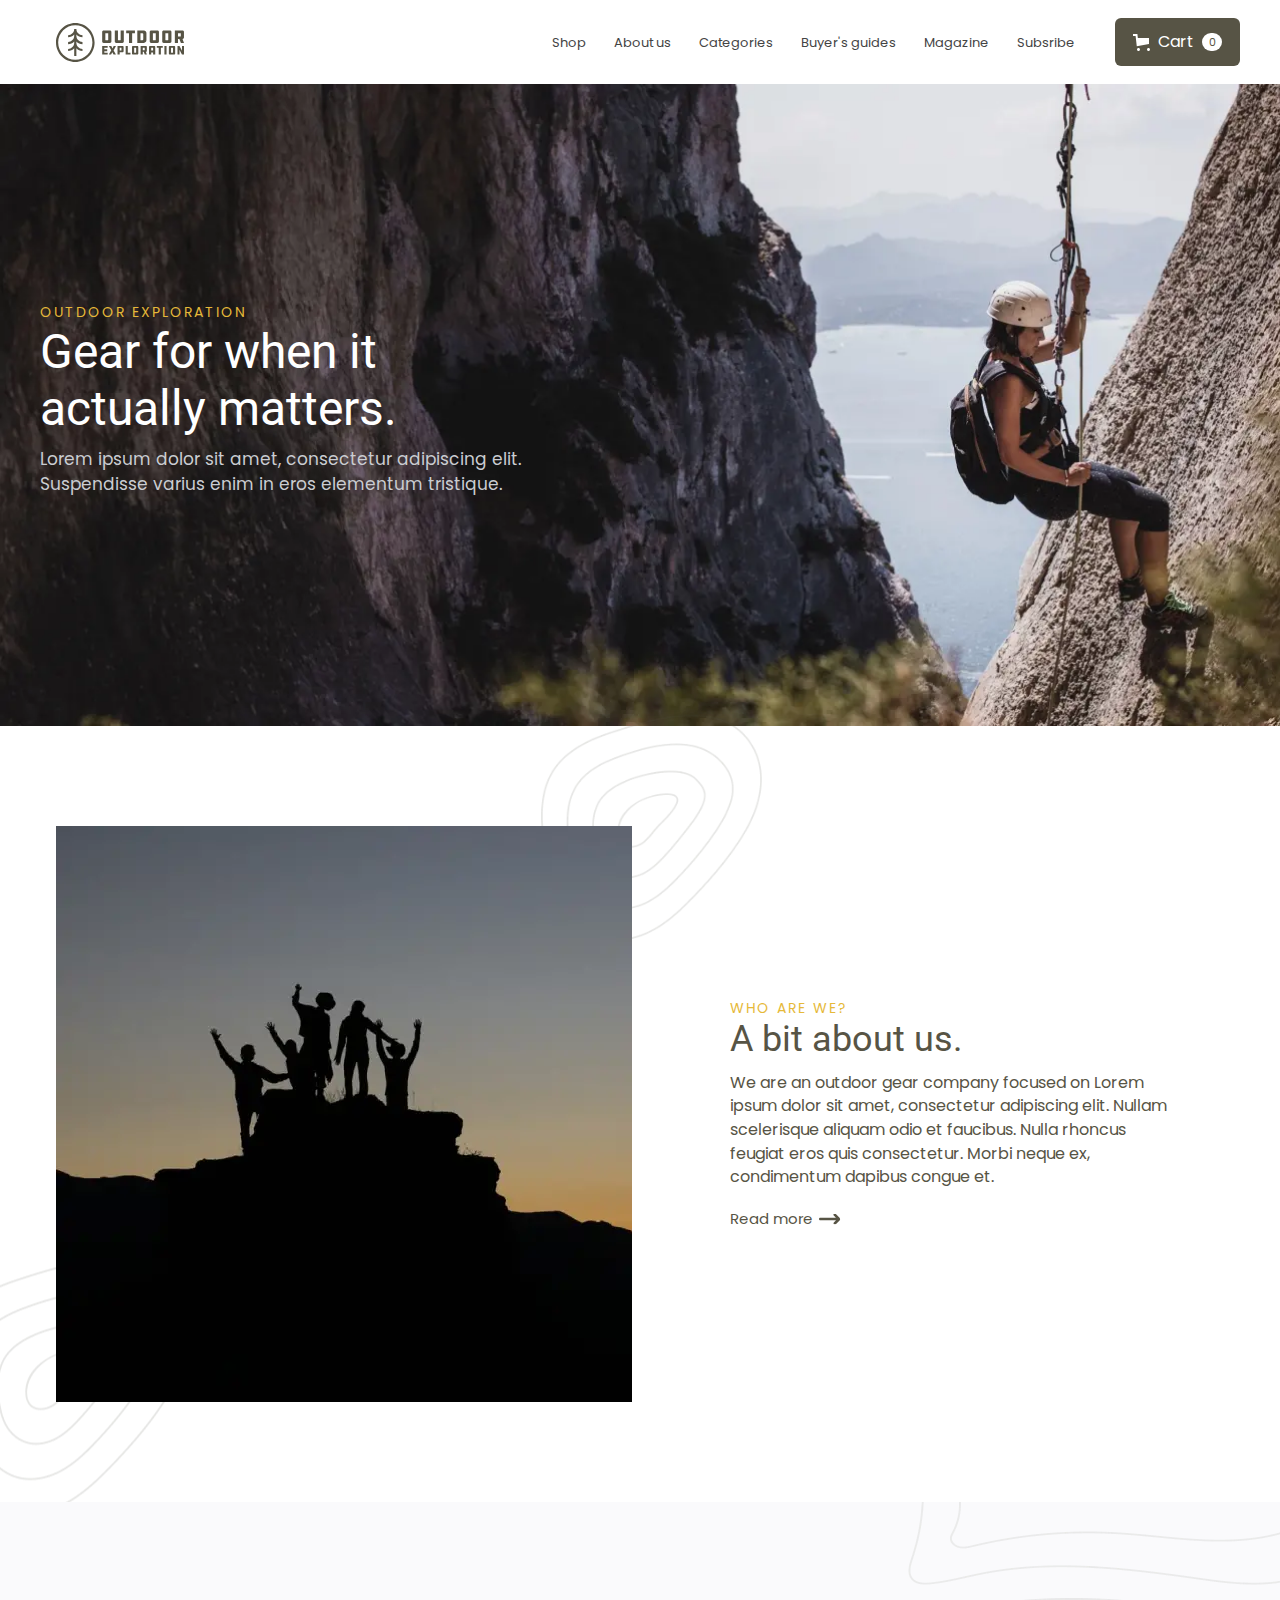
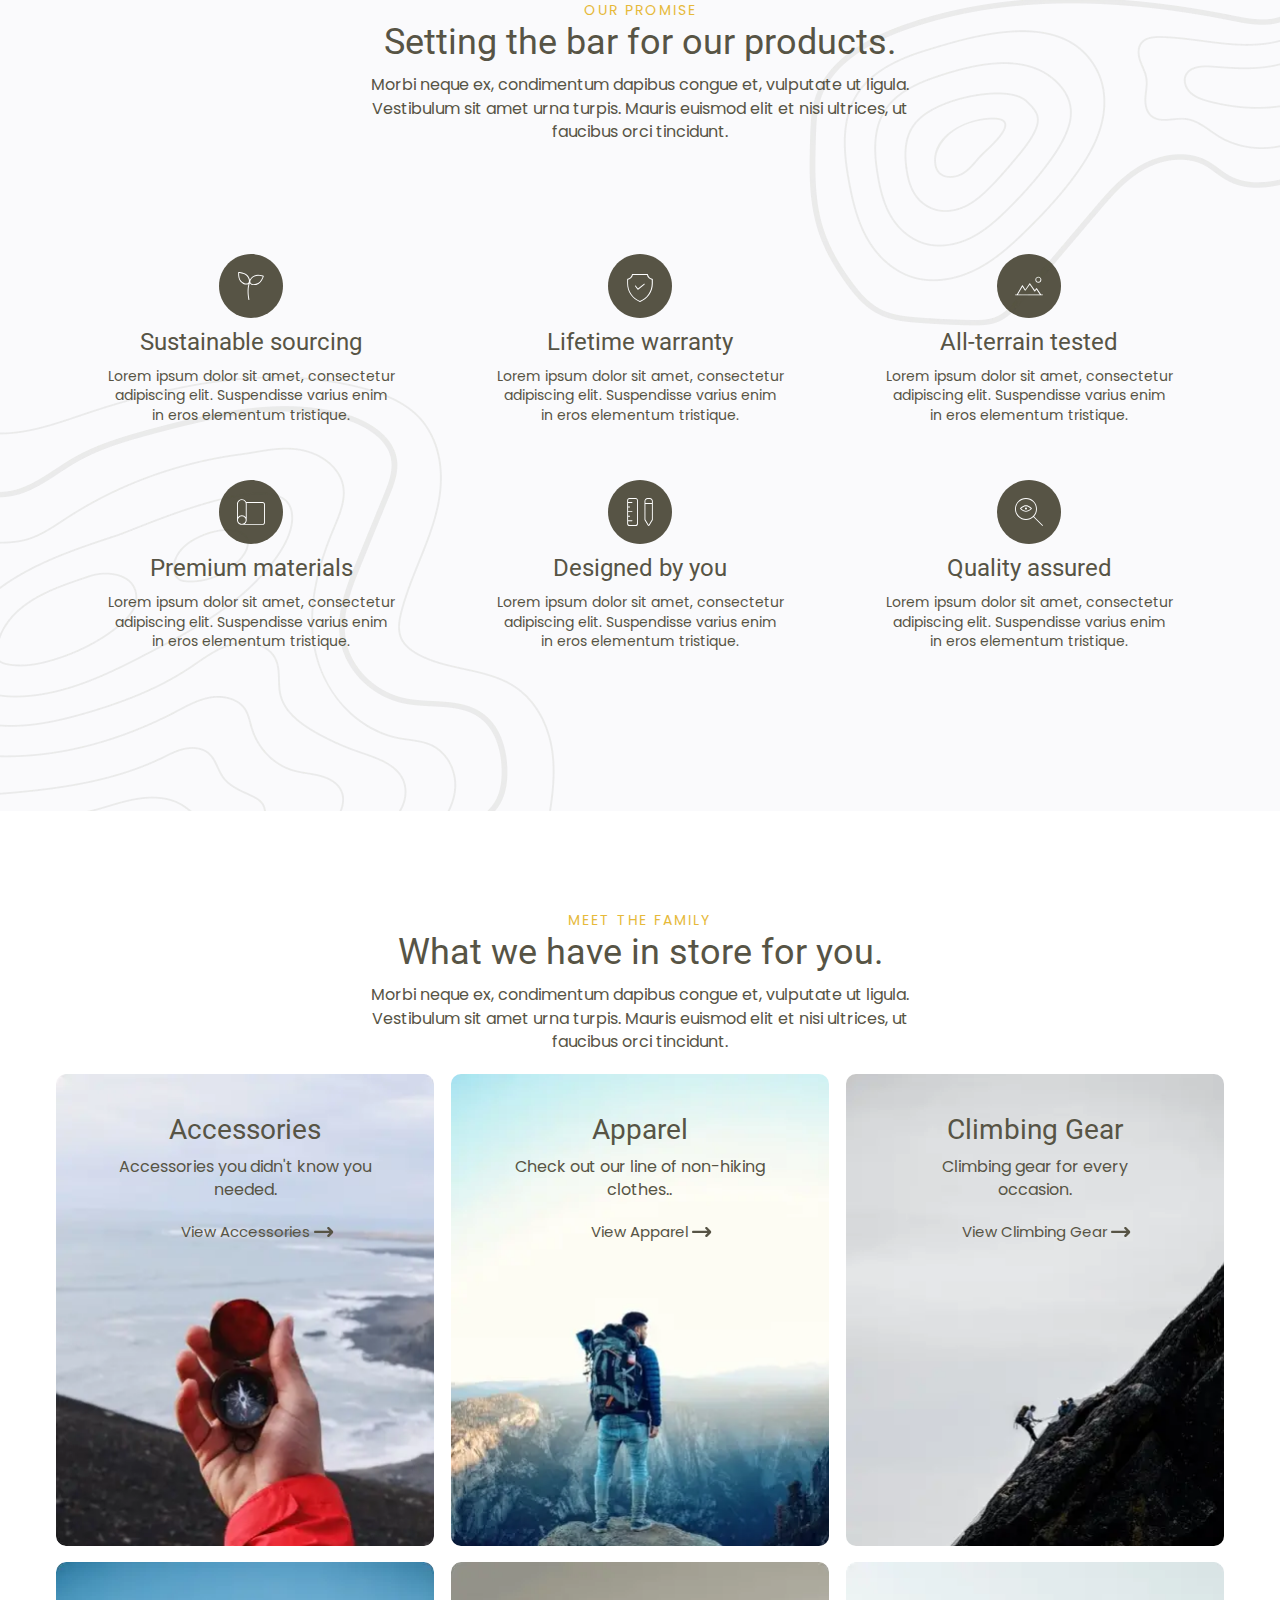
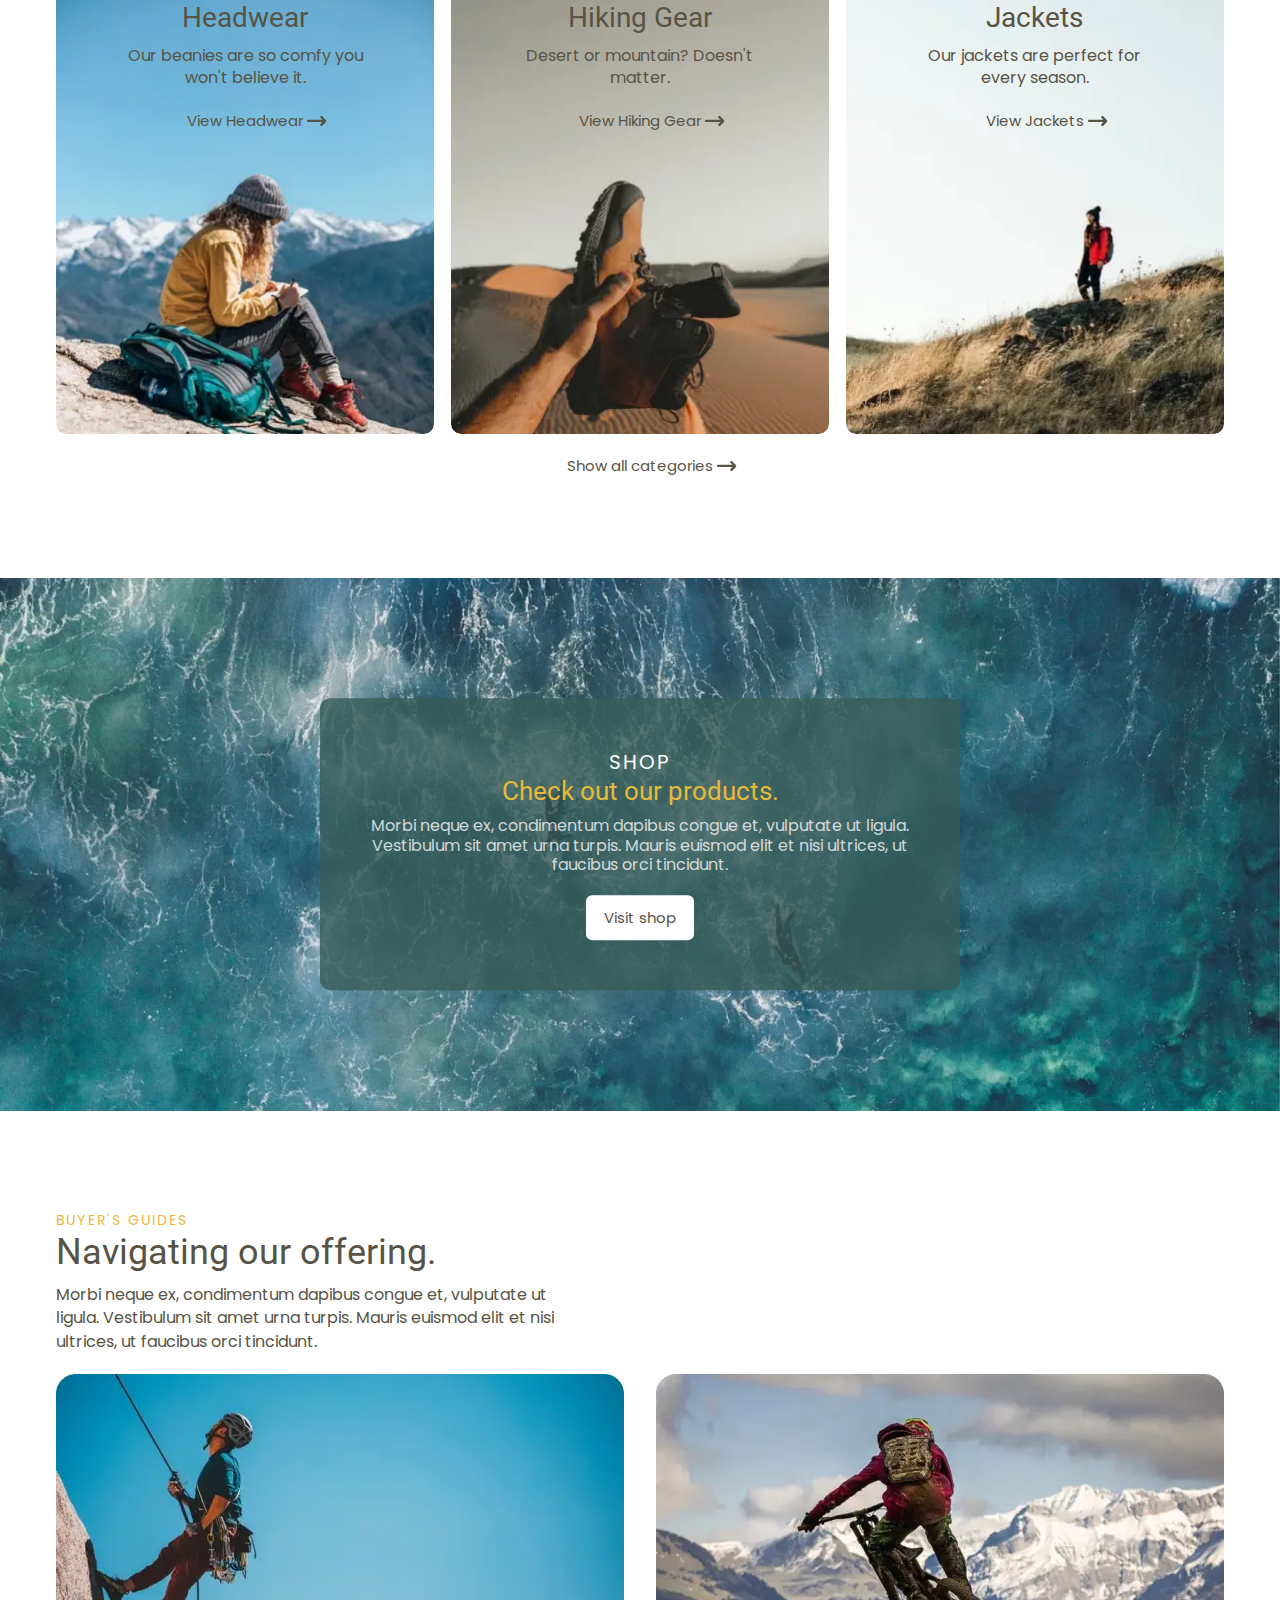
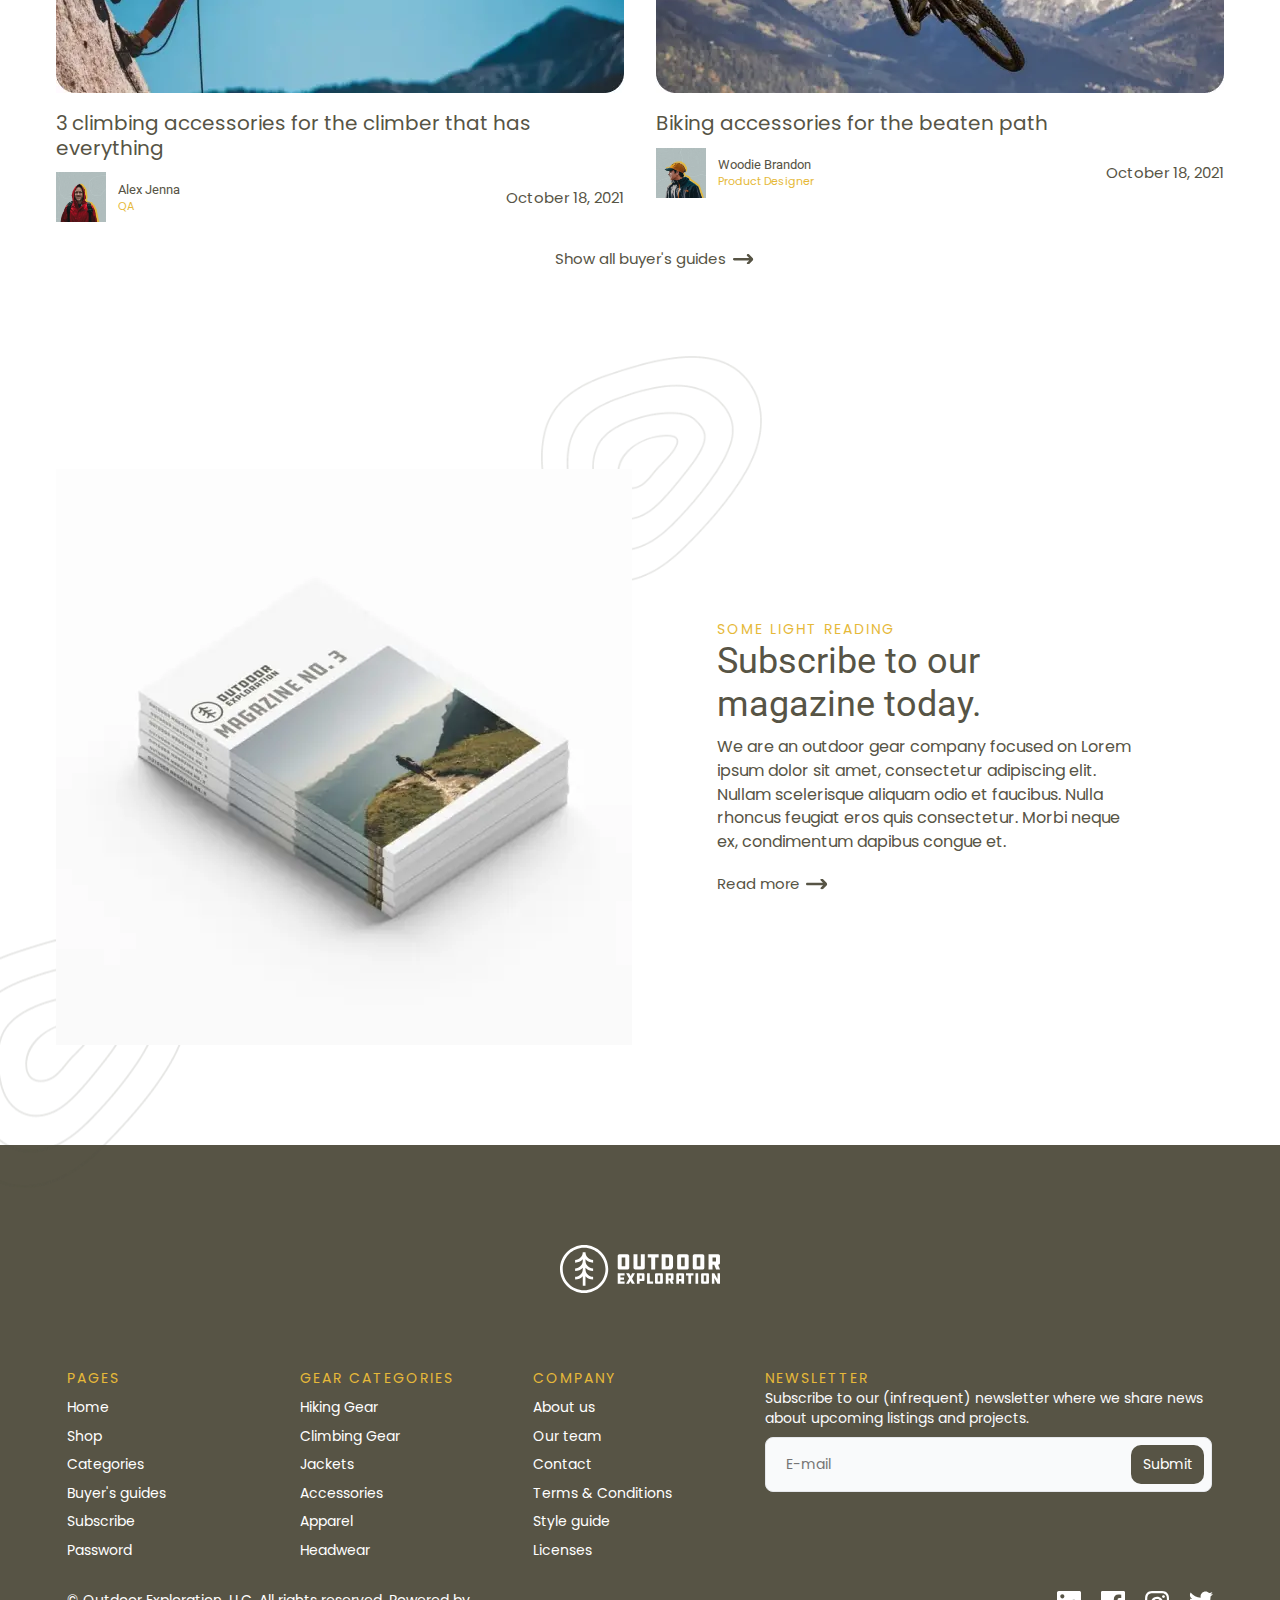
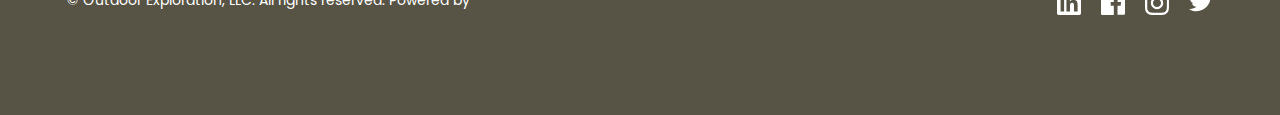
==== index.html @ f395ea2c "Add files via upload" ====
<!DOCTYPE html>
<html lang="ru">

<head>
	<title>Outdoor</title>
	<meta charset="UTF-8">
	<meta name="format-detection" content="telephone=no">
	<!-- <style>body{opacity: 0;}</style> -->
	<link rel="stylesheet" href="css/style.min.css?_v=20221109133148">
	<link rel="shortcut icon" href="favicon.ico">
	<!-- <meta name="robots" content="noindex, nofollow"> -->
	<meta name="viewport" content="width=device-width, initial-scale=1.0">
</head>

<body>
	<div class="wrapper">
		<header data-scroll-show class="header">
			<div class="header__container">
				<div class="header__logo">
					<img src="img/header/logo.svg" alt="logo" />
				</div>
				<div class="header__menu menu">
					<button type="button" class="menu__icon icon-menu"><span></span></button>
					<nav class="menu__body">
						<ul class="menu__list">
							<li class="menu__item">
								<a data-goto="#shop" href="#" class="menu__link">Shop</a>
							</li>
							<li class="menu__item">
								<a data-goto="#whoarewe" href="#" class="menu__link">About us</a>
							</li>
							<li class="menu__item">
								<a data-goto="#categoris" href="#" class="menu__link">Categories</a>
							</li>

							<li class="menu__item">
								<a data-goto="#guides" href="#" class="menu__link">Buyer's guides</a>
							</li>
							<li class="menu__item">
								<a data-goto="#reading" href="#" class="menu__link">Magazine</a>
							</li>
							<li class="menu__item">
								<a data-goto="#subscribe" href="#" class="menu__link">Subsribe</a>
							</li>
						</ul>
					</nav>
					<div data-goto="#shop" class="header__button">
						<a data-goto="#shop" href="#" class="header__cart"><img src="img/header/cart.svg" alt="pic" /></a>
						<a data-goto="#shop" href="#" class="header__link-button">Cart</a>
						<a data-goto="#shop" href="#" class="header__amount">
							<p>0</p>
						</a>
					</div>
				</div>
			</div>
		</header>

		<main class="page">
			<section id="top" class="outdoor">
				<div class="outdoor__container">
					<div class="text-block outdoor__text-block">
						<p class="text-block__title">OUTDOOR EXPLORATION</p>
						<h2 class="text-block__slogan text-block__slogan_white">
							Gear for when it actually matters.
						</h2>
						<p class="text-block__text text-block__text_white">
							Lorem ipsum dolor sit amet, consectetur adipiscing elit.
							Suspendisse varius enim in eros elementum tristique.
						</p>
					</div>
				</div>
			</section>
			<section id="whoarewe" class="who-are-we">
				<div class="who-are-we__container">
					<div class="who-are-we__items">
						<div class="who-are-we__slider">
							<div class="who-are-we__swiper">
								<div class="who-are-we__slide">
									<div class="who-are-we__image-ibg">
										<picture><source srcset="img/whoarewe/01.webp" type="image/webp"><img src="img/whoarewe/01.jpg" alt="pic" /></picture>
									</div>
								</div>
								<div class="who-are-we__slide">
									<div class="who-are-we__image-ibg">
										<picture><source srcset="img/whoarewe/02.webp" type="image/webp"><img src="img/whoarewe/02.jpg" alt="pic" /></picture>
									</div>
								</div>
								<div class="who-are-we__slide">
									<div class="who-are-we__image-ibg">
										<picture><source srcset="img/whoarewe/03.webp" type="image/webp"><img src="img/whoarewe/03.jpg" alt="pic" /></picture>
									</div>
								</div>
							</div>
						</div>
						<div class="who-are-we__content">
							<div class="text-block">
								<p class="text-block__title">Who are we?</p>
								<h2 class="text-block__slogan">A bit about us.</h2>
								<p class="text-block__text">
									We are an outdoor gear company focused on Lorem ipsum dolor
									sit amet, consectetur adipiscing elit. Nullam scelerisque
									aliquam odio et faucibus. Nulla rhoncus feugiat eros quis
									consectetur. Morbi neque ex, condimentum dapibus congue et.
								</p>
								<a href="#" class="text-block__link">Read more</a>
								<div class="text-block__more"></div>
							</div>
						</div>
					</div>
					<div class="who-are-we__lower-waves">
						<picture><source srcset="img/whoarewe/waves.webp" type="image/webp"><img src="img/whoarewe/waves.png" alt="pic" /></picture>
					</div>
				</div>
				<div class="who-are-we__upper-waves">
					<picture><source srcset="img/whoarewe/waves.webp" type="image/webp"><img src="img/whoarewe/waves.png" alt="pic" /></picture>
				</div>
			</section>
			<section id="promice" class="ourpromise">
				<div class="ourpromise__container">
					<div class="ourpromise__top">
						<div class="text-block text-block_center">
							<p class="text-block__title">Our promise</p>
							<h2 class="text-block__slogan">
								Setting the bar for our products.
							</h2>
							<p class="text-block__text text-block__text_center">
								Morbi neque ex, condimentum dapibus congue et, vulputate ut
								ligula. Vestibulum sit amet urna turpis. Mauris euismod elit
								et nisi ultrices, ut faucibus orci tincidunt.
							</p>
						</div>
					</div>
					<div class="ourpromise__cards">
						<div class="ourpromise__card card">
							<div class="ourpromise__image-ibg">
								<img src="img/ourpromise/01.svg" alt="pic" />
							</div>
							<p class="card__title">Sustainable sourcing</p>
							<p class="card__text">
								Lorem ipsum dolor sit amet, consectetur adipiscing elit.
								Suspendisse varius enim in eros elementum tristique.
							</p>
						</div>
						<div class="ourpromise__card card">
							<div class="ourpromise__image-ibg">
								<img src="img/ourpromise/02.svg" alt="pic" />
							</div>
							<p class="card__title">Lifetime warranty</p>
							<p class="card__text">
								Lorem ipsum dolor sit amet, consectetur adipiscing elit.
								Suspendisse varius enim in eros elementum tristique.
							</p>
						</div>
						<div class="ourpromise__card card">
							<div class="ourpromise__image-ibg">
								<img src="img/ourpromise/03.svg" alt="pic" />
							</div>
							<p class="card__title">All-terrain tested</p>
							<p class="card__text">
								Lorem ipsum dolor sit amet, consectetur adipiscing elit.
								Suspendisse varius enim in eros elementum tristique.
							</p>
						</div>
						<div class="ourpromise__card card">
							<div class="ourpromise__image-ibg">
								<img src="img/ourpromise/04.svg" alt="pic" />
							</div>
							<p class="card__title">Premium materials</p>
							<p class="card__text">
								Lorem ipsum dolor sit amet, consectetur adipiscing elit.
								Suspendisse varius enim in eros elementum tristique.
							</p>
						</div>
						<div class="ourpromise__card card">
							<div class="ourpromise__image-ibg">
								<img src="img/ourpromise/05.svg" alt="pic" />
							</div>
							<p class="card__title">Designed by you</p>
							<p class="card__text">
								Lorem ipsum dolor sit amet, consectetur adipiscing elit.
								Suspendisse varius enim in eros elementum tristique.
							</p>
						</div>
						<div class="ourpromise__card card">
							<div class="ourpromise__image-ibg">
								<img src="img/ourpromise/06.svg" alt="pic" />
							</div>
							<p class="card__title">Quality assured</p>
							<p class="card__text">
								Lorem ipsum dolor sit amet, consectetur adipiscing elit.
								Suspendisse varius enim in eros elementum tristique.
							</p>
						</div>
					</div>
				</div>
				<div class="ourpromise__top-waves">
					<picture><source srcset="img/ourpromise/topwaves.webp" type="image/webp"><img src="img/ourpromise/topwaves.png" alt="pic" /></picture>
				</div>
				<div class="ourpromise__bottom-waves">
					<picture><source srcset="img/ourpromise/bottomwaves.webp" type="image/webp"><img src="img/ourpromise/bottomwaves.png" alt="pic" /></picture>
				</div>
			</section>
			<section id="categoris" class="family">
				<div class="family__container">
					<div class="family__top">
						<div class="text-block text-block_center">
							<p class="text-block__title">Meet the family</p>
							<h2 class="text-block__slogan">
								What we have in store for you.
							</h2>
							<p class="text-block__text text-block__text_center">
								Morbi neque ex, condimentum dapibus congue et, vulputate ut
								ligula. Vestibulum sit amet urna turpis. Mauris euismod elit
								et nisi ultrices, ut faucibus orci tincidunt.
							</p>
						</div>
					</div>
					<div class="family__cards">
						<div id="accessories" class="family__card">
							<div class="family__content">
								<p class="family__title">Accessories</p>
								<p class="family__text">
									Accessories you didn't know you needed.
								</p>
								<a href="#" class="family__link">View Accessories</a>
							</div>
							<div class="family__image-ibg">
								<picture><source srcset="img/family/01.webp" type="image/webp"><img src="img/family/01.jpg" alt="pic" /></picture>
							</div>
						</div>
						<div id="apparel" class="family__card">
							<div class="family__content">
								<p class="family__title">Apparel</p>
								<p class="family__text">
									Check out our line of non-hiking clothes..
								</p>
								<a href="#" class="family__link">View Apparel</a>
							</div>
							<div class="family__image-ibg">
								<picture><source srcset="img/family/02.webp" type="image/webp"><img src="img/family/02.jpg" alt="pic" /></picture>
							</div>
						</div>
						<div id="climbing" class="family__card">
							<div class="family__content">
								<p class="family__title">Climbing Gear</p>
								<p class="family__text">Climbing gear for every occasion.</p>
								<a href="#" class="family__link">View Climbing Gear</a>
							</div>
							<div class="family__image-ibg">
								<picture><source srcset="img/family/03.webp" type="image/webp"><img src="img/family/03.jpg" alt="pic" /></picture>
							</div>
						</div>
						<div id="headwear" class="family__card">
							<div class="family__content">
								<p class="family__title">Headwear</p>
								<p class="family__text">
									Our beanies are so comfy you won't believe it.
								</p>
								<a href="#" class="family__link">View Headwear</a>
							</div>
							<div class="family__image-ibg">
								<picture><source srcset="img/family/04.webp" type="image/webp"><img src="img/family/04.jpg" alt="pic" /></picture>
							</div>
						</div>
						<div id="hiking" class="family__card">
							<div class="family__content">
								<p class="family__title">Hiking Gear</p>
								<p class="family__text">
									Desert or mountain? Doesn't matter.
								</p>
								<a href="#" class="family__link">View Hiking Gear</a>
							</div>
							<div class="family__image-ibg">
								<picture><source srcset="img/family/05.webp" type="image/webp"><img src="img/family/05.jpg" alt="pic" /></picture>
							</div>
						</div>
						<div id="jackets" class="family__card">
							<div class="family__content">
								<p class="family__title">Jackets</p>
								<p class="family__text">
									Our jackets are perfect for every season.
								</p>
								<a href="#" class="family__link">View Jackets</a>
							</div>
							<div class="family__image-ibg">
								<picture><source srcset="img/family/06.webp" type="image/webp"><img src="img/family/06.jpg" alt="pic" /></picture>
							</div>
						</div>
					</div>
					<a href="#" class="family__link family__link_center">Show all categories</a>
				</div>
			</section>
			<section id="shop" class="surfing">
				<div class="surfing__image-ibg">
					<picture><source srcset="img/surfing/bg.webp" type="image/webp"><img src="img/surfing/bg.jpg" alt="pic" /></picture>
				</div>
				<div class="surfing__content">
					<div class="surfing__shop">
						<p class="surfing__title-shop">Shop</p>
						<p class="surfing__yellow-text-shop">Check out our products.</p>
						<p class="surfing__text-shop">
							Morbi neque ex, condimentum dapibus congue et, vulputate ut
							ligula. Vestibulum sit amet urna turpis. Mauris euismod elit et
							nisi ultrices, ut faucibus orci tincidunt.
						</p>
						<a href="#" class="surfing__link">Visit shop</a>
					</div>
				</div>
			</section>
			<section id="guides" class="guides">
				<div class="guides__container">
					<div class="guides__top">
						<div class="text-block">
							<p class="text-block__title">Buyer's guides</p>
							<h2 class="text-block__slogan">Navigating our offering.</h2>
							<p class="text-block__text">
								Morbi neque ex, condimentum dapibus congue et, vulputate ut
								ligula. Vestibulum sit amet urna turpis. Mauris euismod elit
								et nisi ultrices, ut faucibus orci tincidunt.
							</p>
						</div>
					</div>
					<div class="guides__items">
						<div class="guides__item">
							<div class="guides__image-ibg">
								<picture><source srcset="img/guides/01.webp" type="image/webp"><img src="img/guides/01.jpg" alt="pic" /></picture>
							</div>

							<p class="guides__text">
								3 climbing accessories for the climber that has everything
							</p>
							<div class="guides__info-guider guider-info">
								<div class="guider-info__left-part">
									<div class="guider-info__image-ibg">
										<picture><source srcset="img/guides/guider01.webp" type="image/webp"><img src="img/guides/guider01.jpg" alt="pic" /></picture>
									</div>
									<div class="guider-info__content">
										<p class="guider-info__name">Alex Jenna</p>
										<p class="guider-info__spec">QA</p>
									</div>
								</div>
								<p class="guider-info__date">October 18, 2021</p>
							</div>
						</div>
						<div class="guides__item">
							<div class="guides__image-ibg">
								<picture><source srcset="img/guides/02.webp" type="image/webp"><img src="img/guides/02.jpg" alt="pic" /></picture>
							</div>

							<p class="guides__text">
								Biking accessories for the beaten path
							</p>
							<div class="guides__info-guider guider-info">
								<div class="guider-info__left-part">
									<div class="guider-info__image-ibg">
										<picture><source srcset="img/guides/guider02.webp" type="image/webp"><img src="img/guides/guider02.jpg" alt="pic" /></picture>
									</div>
									<div class="guider-info__content">
										<p class="guider-info__name">Woodie Brandon</p>
										<p class="guider-info__spec">Product Designer</p>
									</div>
								</div>
								<p class="guider-info__date">October 18, 2021</p>
							</div>
						</div>
					</div>
					<a href="#" class="guides__link">Show all buyer's guides</a>
				</div>
			</section>
			<section id="reading" class="reading">
				<div class="reading__container">
					<div class="reading__items">
						<div class="reading__slider">
							<div class="reading__swiper">
								<div class="reading__slide">
									<div class="reading__image-ibg">
										<picture><source srcset="img/reading/01.webp" type="image/webp"><img src="img/reading/01.jpg" alt="pic" /></picture>
									</div>
								</div>
								<div class="reading__slide">
									<div class="reading__image-ibg">
										<picture><source srcset="img/reading/02.webp" type="image/webp"><img src="img/reading/02.jpg" alt="pic" /></picture>
									</div>
								</div>
								<div class="reading__slide">
									<div class="reading__image-ibg">
										<picture><source srcset="img/reading/03.webp" type="image/webp"><img src="img/reading/03.jpg" alt="pic" /></picture>
									</div>
								</div>
							</div>
						</div>
						<div class="reading__content">
							<div class="text-block">
								<p class="text-block__title">Some light reading</p>
								<h2 class="text-block__slogan text-block__slogan_left">
									Subscribe to our magazine today.
								</h2>
								<p class="text-block__text">
									We are an outdoor gear company focused on Lorem ipsum dolor
									sit amet, consectetur adipiscing elit. Nullam scelerisque
									aliquam odio et faucibus. Nulla rhoncus feugiat eros quis
									consectetur. Morbi neque ex, condimentum dapibus congue et.
								</p>
								<a href="#" class="text-block__link">Read more</a>
								<div class="text-block__more"></div>
							</div>
						</div>
					</div>
					<div class="reading__lower-waves">
						<picture><source srcset="img/reading/waves.webp" type="image/webp"><img src="img/reading/waves.png" alt="pic" /></picture>
					</div>
				</div>
				<div class="reading__upper-waves">
					<picture><source srcset="img/reading/waves.webp" type="image/webp"><img src="img/reading/waves.png" alt="pic" /></picture>
				</div>
			</section>
		</main>
		<footer class="footer">
			<div class="footer__container">
				<div class="footer__logo">
					<img src="img/footer/logo.svg" alt="logo" />
				</div>
				<div class="footer__items">
					<div class="footer__item item">
						<a href="#" class="item__title">Pages</a>
						<ul class="item__list">
							<li class="item__text">
								<a data-goto="#top" href="#" class="item__link">Home</a>
							</li>
							<li class="item__text">
								<a data-goto="#shop" href="#" class="item__link">Shop</a>
							</li>
							<li class="item__text">
								<a data-goto="#categoris" href="#" class="item__link">Categories</a>
							</li>
							<li class="item__text">
								<a data-goto="#guides" href="#" class="item__link">Buyer's guides</a>
							</li>
							<li class="item__text">
								<a data-goto="#reading" href="#" class="item__link">Subscribe</a>
							</li>
							<li class="item__text">
								<a data-goto="#top" href="#" class="item__link">Password</a>
							</li>
						</ul>
					</div>
					<div class="footer__item item">
						<a data-goto="#categoris" href="#" class="item__title">Gear categories</a>
						<ul class="item__list">
							<li class="item__text">
								<a data-goto="#hiking" href="#" class="item__link">Hiking Gear</a>
							</li>
							<li class="item__text">
								<a data-goto="#climbing" href="#" class="item__link">Climbing Gear</a>
							</li>
							<li class="item__text">
								<a data-goto="#jackets" href="#" class="item__link">Jackets</a>
							</li>
							<li class="item__text">
								<a data-goto="#accessories" href="#" class="item__link">Accessories</a>
							</li>
							<li class="item__text">
								<a data-goto="#apparel" href="#" class="item__link">Apparel</a>
							</li>
							<li class="item__text">
								<a data-goto="#headwear" href="#" class="item__link">Headwear</a>
							</li>
						</ul>
					</div>
					<div class="footer__item item">
						<a data-goto="#top" href="#" class="item__title">Company</a>
						<ul class="item__list">
							<li class="item__text">
								<a data-goto="#whoarewe" href="#" class="item__link">About us</a>
							</li>
							<li class="item__text">
								<a data-goto="#categoris" href="#" class="item__link">Our team</a>
							</li>
							<li class="item__text">
								<a data-goto="#contacts" href="#" class="item__link">Contact</a>
							</li>
							<li class="item__text">
								<a data-goto="#promice" href="#" class="item__link">Terms & Conditions</a>
							</li>
							<li class="item__text">
								<a data-goto="#guides" href="#" class="item__link">Style guide</a>
							</li>
							<li class="item__text">
								<a data-goto="#promice" href="#" class="item__link">Licenses</a>
							</li>
						</ul>
					</div>
					<div id="subscribe" class="footer__mail-block block-mail">
						<p class="block-mail__title">Newsletter</p>
						<p class="block-mail__text">
							Subscribe to our (infrequent) newsletter where we share news about
							upcoming listings and projects.
						</p>
						<form data-dev data-popup-message="#popup-message" action="#" class="block-mail__form">
							<div class="block-mail__input">
								<input type="email" name="E-mail" id="e-mail" data-required="email" placeholder="E-mail" class="input" />
							</div>
							<button type="submit" class="button">Submit</button>
						</form>
					</div>
				</div>
				<div class="footer__bottom">
					<p class="footer__copy">
						© Outdoor Exploration, LLC. All rights reserved. Powered by
					</p>
					<div class="footer__social">
						<div class="footer__image">
							<a href="#" class="footer__link"><img src="img/footer/in.svg" alt="pic" class="footer__icon" /></a>
						</div>
						<div class="footer__image">
							<a href="#" class="footer__link"><img src="img/footer/facebook.svg" alt="pic" class="footer__icon" /></a>
						</div>
						<div class="footer__image">
							<a href="#" class="footer__link"><img src="img/footer/instagram.svg" alt="pic" class="footer__icon" /></a>
						</div>
						<div class="footer__image">
							<a href="#" class="footer__link">
								<img src="img/footer/twitter.svg" alt="pic" class="footer__icon" />
							</a>
						</div>
					</div>
				</div>
			</div>
		</footer>

	</div>
	<div id="popup-message" aria-hidden="true" class="popup">
		<div class="popup__wrapper">
			<div class="popup__content">
				<div class="popup__text">E-mail was send!</div>
				<button data-close type="button" class="popup__close">Close</button>
			</div>
		</div>
	</div>
	<script src="js/app.min.js?_v=20221109133148"></script>
</body>

</html>
---- css/style.min.css ----
@charset "UTF-8";*{padding:0;margin:0;border:0}*,:after,:before{-webkit-box-sizing:border-box;box-sizing:border-box}body,html{height:100%;min-width:320px}body{color:#575445;line-height:1;font-family:Poppins;font-size:.875rem;-ms-text-size-adjust:100%;-moz-text-size-adjust:100%;-webkit-text-size-adjust:100%;-webkit-font-smoothing:antialiased;-moz-osx-font-smoothing:grayscale}button,input,textarea{font-family:Poppins;font-size:inherit}button{cursor:pointer;color:inherit;background-color:inherit}a{color:inherit}a:link,a:visited{text-decoration:none}a:hover{text-decoration:none}ul li{list-style:none}img{vertical-align:top}h1,h2,h3,h4,h5,h6{font-weight:inherit;font-size:inherit}.lock body{overflow:hidden;-ms-touch-action:none;touch-action:none}.wrapper{min-height:100%;display:-webkit-box;display:-ms-flexbox;display:flex;-webkit-box-orient:vertical;-webkit-box-direction:normal;-ms-flex-direction:column;flex-direction:column;overflow:hidden}.wrapper>main{-webkit-box-flex:1;-ms-flex:1 1 auto;flex:1 1 auto;padding-top:84px;background-color:#fff}.wrapper>*{min-width:0}[class*=__container]{max-width:75rem;-webkit-box-sizing:content-box;box-sizing:content-box;margin:0 auto;padding:0 .9375rem}input[type=email],input[type=tel],input[type=text],textarea{-webkit-appearance:none;-moz-appearance:none;appearance:none}.input{border-radius:0!important;width:100%;display:block;padding:0 20px;font-weight:400;font-size:.875rem;line-height:1.4;color:#575445;background:#f9fafb;border-radius:8px}.input._focus{color:red;border:none}textarea.input{resize:none;padding:0 0}body::after{content:"";background-color:rgba(0,0,0,.5);position:fixed;width:100%;height:100%;top:0;left:0;opacity:0;-webkit-transition:opacity .8s ease 0s;-o-transition:opacity .8s ease 0s;transition:opacity .8s ease 0s;pointer-events:none;z-index:149}body.popup-show::after{opacity:1}.popup{position:fixed;top:0;left:0;bottom:0;right:0;padding:30px 10px;-webkit-transition:visibility .8s ease 0s;-o-transition:visibility .8s ease 0s;transition:visibility .8s ease 0s;visibility:hidden;pointer-events:none}.popup_show{z-index:150;visibility:visible;overflow:auto;pointer-events:auto}.popup_show .popup__content{visibility:visible;-webkit-transform:scale(1);-ms-transform:scale(1);transform:scale(1)}.popup__wrapper{display:-webkit-box;display:-ms-flexbox;display:flex;-webkit-box-orient:vertical;-webkit-box-direction:normal;-ms-flex-direction:column;flex-direction:column;-webkit-box-align:center;-ms-flex-align:center;align-items:center;min-height:100%;-webkit-box-flex:1;-ms-flex:1 1 auto;flex:1 1 auto;width:100%;display:flex;-webkit-box-pack:center;-ms-flex-pack:center;justify-content:center;align-items:center}.popup__content{visibility:hidden;-webkit-transform:scale(0);-ms-transform:scale(0);transform:scale(0);-webkit-transition:-webkit-transform .3s ease 0s;transition:-webkit-transform .3s ease 0s;-o-transition:transform .3s ease 0s;transition:transform .3s ease 0s;transition:transform .3s ease 0s,-webkit-transform .3s ease 0s;background-color:#eee;padding:20px;width:100%;max-width:300px;border-radius:20px;text-align:center}.lock .popup__content{visibility:visible}.popup__text:not(:last-child){font-size:20px;margin-bottom:10px}.popup__close{background-color:#575445;color:#fff;font-size:14px;padding:1px 5px;border-radius:5px}[class*=-ibg]{position:relative}[class*=-ibg] img{position:absolute;width:100%;height:100%;top:0;left:0;-o-object-fit:cover;object-fit:cover}[class*=-ibg_contain] img{-o-object-fit:contain;object-fit:contain}.header{background-color:#fff;padding:18px 0 18px 0;position:fixed;z-index:200;top:0;left:0;width:100%;-webkit-transition:top .3s ease 0s;-o-transition:top .3s ease 0s;transition:top .3s ease 0s}.header._header-scroll{top:-100%;-webkit-transition:top .3s ease 0s;-o-transition:top .3s ease 0s;transition:top .3s ease 0s}.header._header-scroll._header-show{-webkit-transition:top .3s ease 0s;-o-transition:top .3s ease 0s;transition:top .3s ease 0s;top:0;background:-webkit-gradient(linear,left top,left bottom,from(#fff),color-stop(65%,#fff),to(rgba(255,255,255,.8)));background:-o-linear-gradient(top,#fff 0,#fff 65%,rgba(255,255,255,.8) 100%);background:linear-gradient(180deg,#fff 0,#fff 65%,rgba(255,255,255,.8) 100%)}.header__container{position:relative;z-index:50;display:-webkit-box;display:-ms-flexbox;display:flex;-webkit-box-pack:justify;-ms-flex-pack:justify;justify-content:space-between;-webkit-box-align:center;-ms-flex-align:center;align-items:center;padding:0 15px}.header__logo:not(:last-child){margin-left:16px}.header__menu{display:-webkit-box;display:-ms-flexbox;display:flex}.header__button{background:#575445;border-radius:6px;display:-webkit-box;display:-ms-flexbox;display:flex;-webkit-column-gap:8px;-moz-column-gap:8px;column-gap:8px;-webkit-box-align:center;-ms-flex-align:center;align-items:center;-webkit-transition:all .3s ease 0s;-o-transition:all .3s ease 0s;transition:all .3s ease 0s;cursor:pointer}.header__link-button{font-weight:400;font-size:1rem;line-height:1.4;color:#fff}.header__amount{position:relative;background:#fff;height:18px;border-radius:9px;width:20px;font-weight:400;font-size:.6875rem;color:#575445}.header__amount p{position:absolute;top:50%;left:50%;-webkit-transform:translate(-50%,-50%);-ms-transform:translate(-50%,-50%);transform:translate(-50%,-50%);padding-top:1px;padding-left:1px;line-height:1}.menu{position:relative;z-index:5}.menu__body{display:-webkit-box;display:-ms-flexbox;display:flex}.menu-open .menu__body{left:0}.menu-open .menu__body::after{content:"";right:0}.menu__list{display:-webkit-box;display:-ms-flexbox;display:flex;width:100%;-webkit-box-align:center;-ms-flex-align:center;align-items:center}.menu__item{-webkit-transform:scale(1);-ms-transform:scale(1);transform:scale(1);-webkit-transition:all .2s linear 0s;-o-transition:all .2s linear 0s;transition:all .2s linear 0s}.menu__link{font-weight:400;font-size:.8125rem;line-height:1.076;color:#444;-webkit-transition:color .3s ease 0s;-o-transition:color .3s ease 0s;transition:color .3s ease 0s}.icon-menu{-ms-flex-item-align:center;-ms-grid-row-align:center;align-self:center;display:none}.footer{background:#575445;display:-webkit-box;display:-ms-flexbox;display:flex;-webkit-box-orient:vertical;-webkit-box-direction:normal;-ms-flex-direction:column;flex-direction:column;-webkit-box-align:center;-ms-flex-align:center;align-items:center}.footer__container{display:-webkit-box;display:-ms-flexbox;display:flex;-webkit-box-orient:vertical;-webkit-box-direction:normal;-ms-flex-direction:column;flex-direction:column}.footer__logo{-ms-flex-item-align:center;-ms-grid-row-align:center;align-self:center}.footer__items{display:-webkit-box;display:-ms-flexbox;display:flex;-ms-flex-wrap:wrap;flex-wrap:wrap;-webkit-column-gap:16px;-moz-column-gap:16px;column-gap:16px;row-gap:30px}.footer__items:not(:last-child){margin-bottom:31px}.footer__bottom{display:-webkit-box;display:-ms-flexbox;display:flex;-webkit-box-pack:justify;-ms-flex-pack:justify;justify-content:space-between}.footer__copy{font-weight:400;font-size:.875rem;line-height:1.4;color:#fff}.footer__social{display:-webkit-box;display:-ms-flexbox;display:flex;gap:20px}.footer__image{-webkit-transition:all .3s ease 0s;-o-transition:all .3s ease 0s;transition:all .3s ease 0s}.item{width:18.92%}.item__title{display:inline-block;font-weight:400;font-size:.875rem;line-height:1.4;letter-spacing:2px;text-transform:uppercase;color:#e6b939;-webkit-transition:all .3s ease 0s;-o-transition:all .3s ease 0s;transition:all .3s ease 0s}.item__title:not(:last-child){margin-bottom:9px}.item__text:not(:last-child){margin-bottom:9px}.item__link{display:inline-block;font-weight:400;font-size:.875rem;line-height:1.4;color:#fff;-webkit-transition:all .3s ease 0s;-o-transition:all .3s ease 0s;transition:all .3s ease 0s}.block-mail{width:39%;display:-webkit-box;display:-ms-flexbox;display:flex;-webkit-box-orient:vertical;-webkit-box-direction:normal;-ms-flex-direction:column;flex-direction:column}.block-mail__form{display:-ms-grid;display:grid;-ms-grid-columns:1fr 73px;grid-template-columns:1fr 73px;-webkit-box-align:center;-ms-flex-align:center;align-items:center;width:100%;background:#f9fafb;-webkit-box-pack:justify;-ms-flex-pack:justify;justify-content:space-between;padding:7px 7px 7px 0;border:1px solid #e5e7eb;border-radius:8px}.block-mail__title{font-weight:400;font-size:.875rem;line-height:1.4;letter-spacing:2px;text-transform:uppercase;color:#e6b939}.block-mail__text{display:inline-block;font-weight:400;font-size:.875rem;line-height:1.4;color:#fafafc}.block-mail__text:not(:last-child){margin-bottom:9px}.button{display:inline-block;font-weight:400;font-size:куь(14);line-height:1,4;color:#fff;background:#575445;padding:9px 11px;border-radius:10px;-webkit-transition:all .3s ease 0s;-o-transition:all .3s ease 0s;transition:all .3s ease 0s}.input._form-focus{border:4px solid rgba(255,0,0,0);outline:0}.no-webp .outdoor{background:url(../img/outdoor/bg.jpg) 0 0/cover no-repeat}.text-block_center{display:-webkit-box;display:-ms-flexbox;display:flex;-webkit-box-orient:vertical;-webkit-box-direction:normal;-ms-flex-direction:column;flex-direction:column;-webkit-box-align:center;-ms-flex-align:center;align-items:center}.text-block__title{font-weight:400;font-size:.875rem;line-height:1.4;letter-spacing:2px;text-transform:uppercase;color:#e6b939}.text-block__slogan{display:-webkit-box;display:-ms-flexbox;display:flex;font-family:Roboto;font-style:normal;font-weight:400;text-align:center;line-height:1.2;color:#575445}.text-block__slogan_white{text-align:left;color:#fff;max-width:419px}.text-block__slogan_left{text-align:left}.text-block__slogan:not(:last-child){margin-bottom:9px}.text-block__text{font-weight:400;font-size:16px;line-height:1.48;color:#575445}.text-block__text_white{color:#caccd1;max-width:495px;font-size:17px}.text-block__text:not(:last-child){margin-bottom:19.5px}.text-block__text_center{text-align:center}.text-block__more{position:relative;-webkit-transition:all .2s linear 0s;-o-transition:all .2s linear 0s;transition:all .2s linear 0s;-webkit-transform:scale(1);-ms-transform:scale(1);transform:scale(1)}.text-block__link{display:inline-block;position:relative;font-weight:400;font-size:.9375rem;line-height:1.4;color:#575445;-webkit-transition:all .3s linear 0s;-o-transition:all .3s linear 0s;transition:all .3s linear 0s}.text-block__link::after{position:absolute;content:"";background:url(../img/whoarewe/arrow.svg) 0 0/cover no-repeat;top:50%;right:-28px;-webkit-transform:translate(0,-50%);-ms-transform:translate(0,-50%);transform:translate(0,-50%);width:22px;height:11px}.who-are-we{position:relative;z-index:1}.who-are-we__container{z-index:55}.who-are-we__upper-waves{z-index:0;position:absolute;top:0;left:50%;-webkit-transform:translate(-45%,-5%);-ms-transform:translate(-45%,-5%);transform:translate(-45%,-5%);width:17.638%}.who-are-we__upper-waves img{width:100%}.who-are-we__lower-waves{z-index:0;position:absolute;bottom:-5%;left:50%;-webkit-transform:translate(-275%,-10%);-ms-transform:translate(-275%,-10%);transform:translate(-275%,-10%)}.who-are-we__items{position:relative;display:-ms-grid;display:grid;z-index:5;row-gap:16px}.who-are-we__image-ibg{padding-bottom:100%}.who-are-we__content{padding-top:5px;padding-bottom:5px}.ourpromise{position:relative;z-index:5;background-color:#fafafc}.ourpromise__container{display:-webkit-box;display:-ms-flexbox;display:flex;-webkit-box-orient:vertical;-webkit-box-direction:normal;-ms-flex-direction:column;flex-direction:column;-webkit-box-align:center;-ms-flex-align:center;align-items:center}.ourpromise__top{max-width:538px}.ourpromise__cards{display:-ms-grid;display:grid;-webkit-box-pack:center;-ms-flex-pack:center;justify-content:center}.ourpromise__card{display:-webkit-box;display:-ms-flexbox;display:flex;-webkit-box-orient:vertical;-webkit-box-direction:normal;-ms-flex-direction:column;flex-direction:column;-webkit-box-align:center;-ms-flex-align:center;align-items:center}.ourpromise__image-ibg{height:64px;width:64px}.ourpromise__top-waves{position:absolute;top:0;right:0;z-index:0}.ourpromise__bottom-waves{position:absolute;bottom:0;left:0;z-index:0}.card{display:-webkit-box;display:-ms-flexbox;display:flex;-webkit-box-orient:vertical;-webkit-box-direction:normal;-ms-flex-direction:column;flex-direction:column;-webkit-box-align:center;-ms-flex-align:center;align-items:center;max-width:287px;row-gap:10px}.card__title{font-family:Roboto;font-style:normal;font-weight:400;font-size:1.5rem;line-height:1.2;text-align:center;color:#575445}.card__text{font-weight:400;font-size:.875rem;line-height:1.4;text-align:center;color:#575445}.family__content{padding-top:39px;width:100%;display:-webkit-box;display:-ms-flexbox;display:flex;-webkit-box-orient:vertical;-webkit-box-direction:normal;-ms-flex-direction:column;flex-direction:column;-webkit-box-align:center;-ms-flex-align:center;align-items:center;position:absolute;top:0;left:0;z-index:3}.family__container{display:-webkit-box;display:-ms-flexbox;display:flex;-webkit-box-orient:vertical;-webkit-box-direction:normal;-ms-flex-direction:column;flex-direction:column}.family__top{max-width:538px;-ms-flex-item-align:center;-ms-grid-row-align:center;align-self:center}.family__top:not(:last-child){margin-bottom:20px}.family__cards{display:-ms-grid;display:grid}.family__cards:not(:last-child){margin-bottom:20.66px}.family__card{position:relative;display:-webkit-box;display:-ms-flexbox;display:flex;-webkit-box-orient:vertical;-webkit-box-direction:normal;-ms-flex-direction:column;flex-direction:column;-webkit-box-align:center;-ms-flex-align:center;align-items:center}.family__title{z-index:5;font-family:Roboto;font-style:normal;font-weight:400;font-size:1.75rem;line-height:1.2;text-align:center;color:#575445}.family__title:not(:last-child){margin-bottom:10px}.family__text{z-index:5;display:-webkit-box;display:-ms-flexbox;display:flex;max-width:252px;-ms-flex-item-align:center;-ms-grid-row-align:center;align-self:center;font-weight:400;font-size:1rem;line-height:1.4;text-align:center;color:#575445}.family__text:not(:last-child){margin-bottom:20px}.family__link{position:relative;z-index:5;font-weight:400;font-size:.9375rem;line-height:1.5;color:#575445;-webkit-transition:all .3s ease 0s;-o-transition:all .3s ease 0s;transition:all .3s ease 0s}.family__link_center{-ms-flex-item-align:center;-ms-grid-row-align:center;align-self:center}.family__link::after{position:absolute;content:"";background:url(../img/family/arrow.svg) 0 0/cover no-repeat;top:50%;right:-24px;width:20px;height:10px;-webkit-transform:translate(0,-50%);-ms-transform:translate(0,-50%);transform:translate(0,-50%)}.family__image-ibg{z-index:1;width:100%;padding-bottom:124.802%;height:100%;border-radius:10px;overflow:hidden}.surfing{position:relative;width:100%}.surfing__image-ibg{padding-bottom:100%}.surfing__content{display:-webkit-box;display:-ms-flexbox;display:flex;-webkit-box-orient:vertical;-webkit-box-direction:normal;-ms-flex-direction:column;flex-direction:column;-webkit-box-align:center;-ms-flex-align:center;align-items:center;background:rgba(55,92,88,.8039215686);border-radius:10px;width:50%;position:absolute;top:50%;left:50%;-webkit-transform:translate(-50%,-50%);-ms-transform:translate(-50%,-50%);transform:translate(-50%,-50%)}.surfing__shop{display:-webkit-box;display:-ms-flexbox;display:flex;-webkit-box-orient:vertical;-webkit-box-direction:normal;-ms-flex-direction:column;flex-direction:column;-webkit-box-align:center;-ms-flex-align:center;align-items:center}.surfing__title-shop{font-weight:400;font-size:1.25rem;line-height:1.4;text-align:center;letter-spacing:2px;text-transform:uppercase;color:#fafafc}.surfing__yellow-text-shop{font-family:Roboto;font-style:normal;font-weight:400;font-size:1.625rem;line-height:1.2;text-align:center;color:#e6b939}.surfing__yellow-text-shop:not(:last-child){margin-bottom:9px}.surfing__text-shop{font-weight:400;font-size:1rem;line-height:1.2;text-align:center;color:rgba(250,250,252,.7960784314)}.surfing__text-shop:not(:last-child){margin-bottom:21px}.surfing__link{display:-webkit-box;display:-ms-flexbox;display:flex;font-weight:400;font-size:.9375rem;line-height:1;text-align:center;color:#575445;background:#fff;border-radius:6px;padding:15px 18px 15px 18px;-webkit-transition:all .3s ease 0s;-o-transition:all .3s ease 0s;transition:all .3s ease 0s}.guides__container{display:-webkit-box;display:-ms-flexbox;display:flex;-webkit-box-orient:vertical;-webkit-box-direction:normal;-ms-flex-direction:column;flex-direction:column}.guides__top{display:-webkit-box;display:-ms-flexbox;display:flex;justify-self:flex-start;-ms-flex-item-align:start;align-self:flex-start;max-width:538px}.guides__top:not(:last-child){margin-bottom:20px}.guides__items{row-gap:32px;display:-ms-grid;display:grid}.guides__items:not(:last-child){margin-bottom:26px}.guides__image-ibg{padding-bottom:56.161%}.guides__image-ibg:not(:last-child){margin-bottom:18px}.guides__text{font-weight:400;font-size:1.25rem;line-height:1.24;color:#575445}.guides__text:not(:last-child){margin-bottom:12px}.guides__link{position:relative;display:-webkit-box;display:-ms-flexbox;display:flex;-ms-flex-item-align:center;-ms-grid-row-align:center;align-self:center;-ms-grid-column-align:center;justify-self:center;font-weight:400;font-size:.9375rem;line-height:1.4;color:#575445;-webkit-transition:all .3s ease 0s;-o-transition:all .3s ease 0s;transition:all .3s ease 0s}.guides__link::after{position:absolute;content:"";background:url(../img/guides/arrow.svg) 0 0/cover no-repeat;top:50%;right:-28px;width:21px;height:10px;-webkit-transform:translate(0,-50%);-ms-transform:translate(0,-50%);transform:translate(0,-50%)}.guider-info{display:-webkit-box;display:-ms-flexbox;display:flex;-webkit-box-pack:justify;-ms-flex-pack:justify;justify-content:space-between;-webkit-box-align:center;-ms-flex-align:center;align-items:center}.guider-info__left-part{display:-webkit-box;display:-ms-flexbox;display:flex;-webkit-column-gap:12px;-moz-column-gap:12px;column-gap:12px;-webkit-box-align:center;-ms-flex-align:center;align-items:center}.guider-info__image-ibg{width:50px;height:50px;padding-bottom:10%}.guider-info__name{font-family:Roboto;font-style:normal;font-weight:400;font-size:.8125rem;line-height:1.4;color:#575445}.guider-info__spec{font-weight:400;font-size:.6875rem;line-height:1.4;color:#e6b939}.guider-info__date{font-weight:400;font-size:.9375rem;line-height:1.4;color:#575445}.reading{position:relative;z-index:1}.reading__container{z-index:55}.reading__items{position:relative;display:-ms-grid;display:grid;z-index:5;row-gap:16px}.reading__image-ibg{padding-bottom:100%}.reading__content{padding-top:5px;padding-bottom:5px}.reading__lower-waves{z-index:0;position:absolute;bottom:-10%;left:50%;-webkit-transform:translate(-275%,-10%);-ms-transform:translate(-275%,-10%);transform:translate(-275%,-10%)}.reading__upper-waves{z-index:0;position:absolute;top:0;left:50%;-webkit-transform:translate(-45%,-50%);-ms-transform:translate(-45%,-50%);transform:translate(-45%,-50%);width:17.638%}.reading__upper-waves img{width:100%}@font-face{font-family:Roboto;font-display:swap;src:url(../fonts/Roboto-Regular.woff2) format("woff2"),url(../fonts/Roboto-Regular.woff) format("woff");font-weight:400;font-style:normal}@font-face{font-family:Poppins;font-display:swap;src:url(../fonts/Poppins-Regular.woff2) format("woff2"),url(../fonts/Poppins-Regular.woff) format("woff");font-weight:400;font-style:normal}.swiper{overflow:hidden}.swiper-wrapper{width:100%;height:100%;-webkit-box-sizing:content-box;box-sizing:content-box;display:-webkit-box;display:-ms-flexbox;display:flex;position:relative}.swiper-vertical .swiper-wrapper{-webkit-box-orient:vertical;-webkit-box-direction:normal;-ms-flex-direction:column;flex-direction:column}.swiper-autoheight .swiper-wrapper{-webkit-box-align:start;-ms-flex-align:start;align-items:flex-start}.swiper-initialized .swiper-slide{-ms-flex-negative:0;flex-shrink:0}.swiper-android .swiper-slide,.swiper-android .swiper-wrapper{-webkit-transform:translate3d(0,0,0);transform:translate3d(0,0,0)}.swiper-button-lock{display:none!important}@media (min-width:29.99875em){.ourpromise__cards{-ms-grid-columns:(1fr)[2];grid-template-columns:repeat(2,1fr)}.family__cards{-ms-grid-columns:(1fr)[2];grid-template-columns:repeat(2,1fr)}}@media (min-width:29.99875em) and (min-width:76.875em){.ourpromise__cards{-webkit-column-gap:6.375rem;-moz-column-gap:6.375rem;column-gap:6.375rem}}@media (min-width:47.99875em){.who-are-we__items{-ms-grid-columns:(1fr)[2];grid-template-columns:repeat(2,1fr);-webkit-box-align:center;-ms-flex-align:center;align-items:center;-webkit-column-gap:16px;-moz-column-gap:16px;column-gap:16px}.ourpromise__cards{-ms-grid-columns:(1fr)[3];grid-template-columns:repeat(3,1fr)}.family__cards{-ms-grid-columns:(1fr)[3];grid-template-columns:repeat(3,1fr)}.surfing__image-ibg{padding-bottom:41.66666%}.guides__items{-ms-grid-columns:(1fr)[2];grid-template-columns:repeat(2,1fr)}.reading__items{-ms-grid-columns:(1fr)[2];grid-template-columns:repeat(2,1fr);-webkit-column-gap:16px;-moz-column-gap:16px;column-gap:16px;-webkit-box-align:center;-ms-flex-align:center;align-items:center;-ms-flex-line-pack:start;align-content:flex-start}}@media (min-width:47.99875em) and (min-width:76.875em){.ourpromise__cards{-webkit-column-gap:6.375rem;-moz-column-gap:6.375rem;column-gap:6.375rem}}@media (min-width:76.875em){.header__menu{-webkit-column-gap:2.5rem;-moz-column-gap:2.5rem;column-gap:2.5rem}.header__button{padding-top:.8125rem}.header__button{padding-bottom:.8125rem}.header__button{padding-left:1.125rem}.header__button{padding-right:1.125rem}.menu__body{-webkit-column-gap:2.5rem;-moz-column-gap:2.5rem;column-gap:2.5rem}.menu__list{-webkit-column-gap:1.75rem;-moz-column-gap:1.75rem;column-gap:1.75rem}.footer{padding-top:6.25rem}.footer{padding-bottom:6.25rem}.footer__logo:not(:last-child){margin-bottom:4.75rem}.outdoor__container{padding-top:13.6875rem}.outdoor__container{padding-bottom:14.3125rem}.text-block__slogan{font-size:2.25rem}.text-block__slogan_white{font-size:3rem}.who-are-we__items{padding-top:6.25rem}.who-are-we__items{padding-bottom:6.25rem}.who-are-we__items{padding-left:1rem}.who-are-we__items{padding-right:1rem}.ourpromise{padding-top:6.1875rem}.ourpromise{padding-bottom:9.9375rem}.ourpromise__top:not(:last-child){margin-bottom:3.4375rem}.card{padding-top:4.4375rem}.card{padding-top:3.4375rem}.family{padding-top:6.25rem}.family{padding-bottom:6.25rem}.family__cards{padding-left:1rem}.family__cards{padding-right:1rem}.family__cards{-webkit-column-gap:1.02125rem;-moz-column-gap:1.02125rem;column-gap:1.02125rem}.family__cards{row-gap:1rem}.surfing__content{padding-left:2.5rem}.surfing__content{padding-right:2.5rem}.surfing__content{padding-top:3.125rem}.surfing__content{padding-bottom:3.125rem}.guides{padding-top:6.25rem}.guides{padding-bottom:12.5rem}.guides__top{padding-left:1rem}.guides__top{padding-right:1rem}.guides__items{padding-left:1rem}.guides__items{padding-right:1rem}.guides__items{-webkit-column-gap:2rem;-moz-column-gap:2rem;column-gap:2rem}.reading{padding-bottom:6.25rem}.reading__items{padding-left:1rem}.reading__items{padding-right:1rem}}@media (min-width:90em){.who-are-we__content{padding-left:6.5rem}.who-are-we__content{padding-right:4rem}.reading__content{padding-left:5.5rem}.reading__content{padding-right:6.5rem}}@media (max-width:1160px){.footer__items{-webkit-box-pack:space-evenly;-ms-flex-pack:space-evenly;justify-content:space-evenly}}@media (max-width:815px){.header__logo{position:absolute;left:50%;-webkit-transform:translate(-90%,0);-ms-transform:translate(-90%,0);transform:translate(-90%,0)}.header__menu{width:100%;-webkit-box-pack:justify;-ms-flex-pack:justify;justify-content:space-between}.menu__body{position:fixed;top:0;left:-110%;width:110%;overflow:auto;height:100%;background:rgba(250,250,252,.8);-webkit-transition:left .3s ease 0s;-o-transition:left .3s ease 0s;transition:left .3s ease 0s}.menu__list{padding-right:10%;overflow:auto;-webkit-box-orient:vertical;-webkit-box-direction:normal;-ms-flex-direction:column;flex-direction:column;-webkit-box-pack:start;-ms-flex-pack:start;justify-content:flex-start;-webkit-box-align:center;-ms-flex-align:center;align-items:center;gap:40px}.menu__link{z-index:30;display:-webkit-box;display:-ms-flexbox;display:flex;font-size:2.5rem;text-align:center;-ms-flex-item-align:center;-ms-grid-row-align:center;align-self:center}.icon-menu{display:block;position:relative;width:30px;height:20px;cursor:pointer;z-index:5}.icon-menu span,.icon-menu::after,.icon-menu::before{content:"";-webkit-transition:all .3s ease 0s;-o-transition:all .3s ease 0s;transition:all .3s ease 0s;left:0;position:absolute;width:100%;height:2px;background-color:#575445}.icon-menu::before{top:0}.icon-menu::after{bottom:0}.icon-menu span{top:calc(50% - 1px)}.menu-open .icon-menu span{-webkit-transform:scale(0);-ms-transform:scale(0);transform:scale(0)}.menu-open .icon-menu::before{-webkit-transform:rotate(-45deg);-ms-transform:rotate(-45deg);transform:rotate(-45deg);top:calc(50% - 1px)}.menu-open .icon-menu::after{-webkit-transform:rotate(45deg);-ms-transform:rotate(45deg);transform:rotate(45deg);bottom:calc(50% - 1px)}}@media (max-width:815px) and (max-width:20em){.menu__list{padding-top:6.25rem}}@media (max-width:48em){.who-are-we__content{padding-left:.625rem}.who-are-we__content{padding-right:.625rem}.reading__content{padding-left:.625rem}.reading__content{padding-right:.625rem}}@media (max-width:628px){.footer__bottom{-webkit-box-orient:vertical;-webkit-box-direction:normal;-ms-flex-direction:column;flex-direction:column;-webkit-box-align:center;-ms-flex-align:center;align-items:center;row-gap:30px}.footer__copy{text-align:center}}@media (max-width:20em){.header__menu{-webkit-column-gap:.625rem;-moz-column-gap:.625rem;column-gap:.625rem}.header__button{padding-top:.3125rem}.header__button{padding-bottom:.3125rem}.header__button{padding-left:.3125rem}.header__button{padding-right:.3125rem}.menu__body{-webkit-column-gap:.625rem;-moz-column-gap:.625rem;column-gap:.625rem}.menu__list{-webkit-column-gap:.625rem;-moz-column-gap:.625rem;column-gap:.625rem}.footer{padding-top:3.125rem}.footer{padding-bottom:3.125rem}.footer__logo:not(:last-child){margin-bottom:1.875rem}.outdoor__container{padding-top:6.25rem}.outdoor__container{padding-bottom:6.25rem}.text-block__slogan{font-size:2rem}.text-block__slogan_white{font-size:2rem}.who-are-we__items{padding-top:.625rem}.who-are-we__items{padding-bottom:.625rem}.who-are-we__items{padding-left:.625rem}.who-are-we__items{padding-right:.625rem}.ourpromise{padding-top:3.125rem}.ourpromise{padding-bottom:3.125rem}.ourpromise__top:not(:last-child){margin-bottom:.625rem}.card{padding-top:1.9375rem}.card{padding-top:1.25rem}.family{padding-top:3.125rem}.family{padding-bottom:3.125rem}.family__cards{padding-left:.0625rem}.family__cards{padding-right:.0625rem}.family__cards{-webkit-column-gap:.0625rem;-moz-column-gap:.0625rem;column-gap:.0625rem}.family__cards{row-gap:.3125rem}.surfing__content{padding-left:.0625rem}.surfing__content{padding-right:.0625rem}.surfing__content{padding-top:1.875rem}.surfing__content{padding-bottom:1.875rem}.guides{padding-top:3.125rem}.guides{padding-bottom:3.125rem}.guides__top{padding-left:.0625rem}.guides__top{padding-right:.0625rem}.guides__items{padding-left:.0625rem}.guides__items{padding-right:.0625rem}.guides__items{-webkit-column-gap:.5rem;-moz-column-gap:.5rem;column-gap:.5rem}.reading{padding-bottom:3.125rem}.reading__items{padding-left:.625rem}.reading__items{padding-right:.625rem}}@media (max-width:47.99875em){.item{width:40%}.surfing__content{width:95%}}@media (max-width:29.99875em){.footer__items{-webkit-box-align:center;-ms-flex-align:center;align-items:center}.item{width:80%;-webkit-box-align:center;-ms-flex-align:center;align-items:center;-webkit-box-pack:center;-ms-flex-pack:center;justify-content:center;text-align:center}.block-mail{width:95%}}@media (min-width:20em) and (max-width:76.875em){.header__menu{-webkit-column-gap:clamp(.625rem ,-.0343406593rem + 3.2967032967vw ,2.5rem);-moz-column-gap:clamp(.625rem ,-.0343406593rem + 3.2967032967vw ,2.5rem);column-gap:clamp(.625rem ,-.0343406593rem + 3.2967032967vw ,2.5rem)}.header__button{padding-top:clamp(.3125rem ,.1366758242rem + .8791208791vw ,.8125rem)}.header__button{padding-bottom:clamp(.3125rem ,.1366758242rem + .8791208791vw ,.8125rem)}.header__button{padding-left:clamp(.3125rem ,.0267857143rem + 1.4285714286vw ,1.125rem)}.header__button{padding-right:clamp(.3125rem ,.0267857143rem + 1.4285714286vw ,1.125rem)}.menu__body{-webkit-column-gap:clamp(.625rem ,-.0343406593rem + 3.2967032967vw ,2.5rem);-moz-column-gap:clamp(.625rem ,-.0343406593rem + 3.2967032967vw ,2.5rem);column-gap:clamp(.625rem ,-.0343406593rem + 3.2967032967vw ,2.5rem)}.menu__list{-webkit-column-gap:clamp(.625rem ,.2293956044rem + 1.978021978vw ,1.75rem);-moz-column-gap:clamp(.625rem ,.2293956044rem + 1.978021978vw ,1.75rem);column-gap:clamp(.625rem ,.2293956044rem + 1.978021978vw ,1.75rem)}.footer{padding-top:clamp(3.125rem ,2.0260989011rem + 5.4945054945vw ,6.25rem)}.footer{padding-bottom:clamp(3.125rem ,2.0260989011rem + 5.4945054945vw ,6.25rem)}.footer__logo:not(:last-child){margin-bottom:clamp(1.875rem ,.864010989rem + 5.0549450549vw ,4.75rem)}.outdoor__container{padding-top:clamp(6.25rem ,3.6346153846rem + 13.0769230769vw ,13.6875rem)}.outdoor__container{padding-bottom:clamp(6.25rem ,3.4148351648rem + 14.1758241758vw ,14.3125rem)}.text-block__slogan{font-size:clamp(2rem ,1.9120879121rem + .4395604396vw ,2.25rem)}.text-block__slogan_white{font-size:clamp(2rem ,1.6483516484rem + 1.7582417582vw ,3rem)}.who-are-we__items{padding-top:clamp(.625rem ,-1.353021978rem + 9.8901098901vw ,6.25rem)}.who-are-we__items{padding-bottom:clamp(.625rem ,-1.353021978rem + 9.8901098901vw ,6.25rem)}.who-are-we__items{padding-left:clamp(.625rem ,.4931318681rem + .6593406593vw ,1rem)}.who-are-we__items{padding-right:clamp(.625rem ,.4931318681rem + .6593406593vw ,1rem)}.ourpromise{padding-top:clamp(3.125rem ,2.0480769231rem + 5.3846153846vw ,6.1875rem)}.ourpromise{padding-bottom:clamp(3.125rem ,.7293956044rem + 11.978021978vw ,9.9375rem)}.ourpromise__top:not(:last-child){margin-bottom:clamp(.625rem ,-.364010989rem + 4.9450549451vw ,3.4375rem)}.card{padding-top:clamp(1.9375rem ,1.0583791209rem + 4.3956043956vw ,4.4375rem)}.card{padding-top:clamp(1.25rem ,.4807692308rem + 3.8461538462vw ,3.4375rem)}.family{padding-top:clamp(3.125rem ,2.0260989011rem + 5.4945054945vw ,6.25rem)}.family{padding-bottom:clamp(3.125rem ,2.0260989011rem + 5.4945054945vw ,6.25rem)}.family__cards{padding-left:clamp(.0625rem ,-.2671703297rem + 1.6483516484vw ,1rem)}.family__cards{padding-right:clamp(.0625rem ,-.2671703297rem + 1.6483516484vw ,1rem)}.family__cards{-webkit-column-gap:clamp(.0625rem ,-.2746428571rem + 1.6857142857vw ,1.02125rem);-moz-column-gap:clamp(.0625rem ,-.2746428571rem + 1.6857142857vw ,1.02125rem);column-gap:clamp(.0625rem ,-.2746428571rem + 1.6857142857vw ,1.02125rem)}.family__cards{row-gap:clamp(.3125rem ,.0707417582rem + 1.2087912088vw ,1rem)}.surfing__content{padding-left:clamp(.0625rem ,-.7946428571rem + 4.2857142857vw ,2.5rem)}.surfing__content{padding-right:clamp(.0625rem ,-.7946428571rem + 4.2857142857vw ,2.5rem)}.surfing__content{padding-top:clamp(1.875rem ,1.4354395604rem + 2.1978021978vw ,3.125rem)}.surfing__content{padding-bottom:clamp(1.875rem ,1.4354395604rem + 2.1978021978vw ,3.125rem)}.guides{padding-top:clamp(3.125rem ,2.0260989011rem + 5.4945054945vw ,6.25rem)}.guides{padding-bottom:clamp(3.125rem ,-.1717032967rem + 16.4835164835vw ,12.5rem)}.guides__top{padding-left:clamp(.0625rem ,-.2671703297rem + 1.6483516484vw ,1rem)}.guides__top{padding-right:clamp(.0625rem ,-.2671703297rem + 1.6483516484vw ,1rem)}.guides__items{padding-left:clamp(.0625rem ,-.2671703297rem + 1.6483516484vw ,1rem)}.guides__items{padding-right:clamp(.0625rem ,-.2671703297rem + 1.6483516484vw ,1rem)}.guides__items{-webkit-column-gap:clamp(.5rem ,-.0274725275rem + 2.6373626374vw ,2rem);-moz-column-gap:clamp(.5rem ,-.0274725275rem + 2.6373626374vw ,2rem);column-gap:clamp(.5rem ,-.0274725275rem + 2.6373626374vw ,2rem)}.reading{padding-bottom:clamp(3.125rem ,2.0260989011rem + 5.4945054945vw ,6.25rem)}.reading__items{padding-left:clamp(.625rem ,.4931318681rem + .6593406593vw ,1rem)}.reading__items{padding-right:clamp(.625rem ,.4931318681rem + .6593406593vw ,1rem)}}@media (max-width:815px) and (min-width:76.875em){.menu__list{padding-top:21.875rem}}@media (max-width:815px) and (min-width:20em) and (max-width:76.875em){.menu__list{padding-top:clamp(6.25rem ,.7554945055rem + 27.4725274725vw ,21.875rem)}}@media (min-width:48em) and (max-width:90em){.who-are-we__content{padding-left:clamp(.625rem ,-6.0892857143rem + 13.9880952381vw ,6.5rem)}.who-are-we__content{padding-right:clamp(.625rem ,-3.2321428571rem + 8.0357142857vw ,4rem)}.reading__content{padding-left:clamp(.625rem ,-4.9464285714rem + 11.6071428571vw ,5.5rem)}.reading__content{padding-right:clamp(.625rem ,-6.0892857143rem + 13.9880952381vw ,6.5rem)}}@media (min-width:29.99875em) and (min-width:20em) and (max-width:76.875em){.ourpromise__cards{-webkit-column-gap:clamp(.0625rem ,-2.1572802198rem + 11.0989010989vw ,6.375rem);-moz-column-gap:clamp(.0625rem ,-2.1572802198rem + 11.0989010989vw ,6.375rem);column-gap:clamp(.0625rem ,-2.1572802198rem + 11.0989010989vw ,6.375rem)}}@media (min-width:29.99875em) and (max-width:20em){.ourpromise__cards{-webkit-column-gap:.0625rem;-moz-column-gap:.0625rem;column-gap:.0625rem}}@media (min-width:47.99875em) and (min-width:20em) and (max-width:76.875em){.ourpromise__cards{-webkit-column-gap:clamp(.0625rem ,-2.1572802198rem + 11.0989010989vw ,6.375rem);-moz-column-gap:clamp(.0625rem ,-2.1572802198rem + 11.0989010989vw ,6.375rem);column-gap:clamp(.0625rem ,-2.1572802198rem + 11.0989010989vw ,6.375rem)}}@media (min-width:47.99875em) and (max-width:20em){.ourpromise__cards{-webkit-column-gap:.0625rem;-moz-column-gap:.0625rem;column-gap:.0625rem}}@media (any-hover:hover){.header__button:hover{-webkit-transition:all .3s ease 0s;-o-transition:all .3s ease 0s;transition:all .3s ease 0s;background:#75715c}.menu__item:hover{-webkit-transition:all .2s linear 0s;-o-transition:all .2s linear 0s;transition:all .2s linear 0s;-webkit-transform:scale(1.1);-ms-transform:scale(1.1);transform:scale(1.1)}.menu__link:hover{-webkit-transition:color .3s ease 0s;-o-transition:color .3s ease 0s;transition:color .3s ease 0s;color:#e6b939}.footer__image:hover{-webkit-transition:all .3s ease 0s;-o-transition:all .3s ease 0s;transition:all .3s ease 0s;-webkit-transform:scale(1.1);-ms-transform:scale(1.1);transform:scale(1.1)}.item__title:hover{-webkit-transition:all .3s ease 0s;-o-transition:all .3s ease 0s;transition:all .3s ease 0s;-webkit-transform:scale(1.1);-ms-transform:scale(1.1);transform:scale(1.1)}.item__link:hover{-webkit-transition:all .3s ease 0s;-o-transition:all .3s ease 0s;transition:all .3s ease 0s;-webkit-transform:scale(1.1);-ms-transform:scale(1.1);transform:scale(1.1)}.button:hover{-webkit-transition:all .3s ease 0s;-o-transition:all .3s ease 0s;transition:all .3s ease 0s;background:#75715c}.text-block__link:hover{-webkit-transition:all .3s linear 0s;-o-transition:all .3s linear 0s;transition:all .3s linear 0s;-webkit-transform:scale(1.1);-ms-transform:scale(1.1);transform:scale(1.1)}.family__link:hover{-webkit-transform:scale(1.1);-ms-transform:scale(1.1);transform:scale(1.1);-webkit-transition:all .3s ease 0s;-o-transition:all .3s ease 0s;transition:all .3s ease 0s}.surfing__link:hover{-webkit-transition:all .3s ease 0s;-o-transition:all .3s ease 0s;transition:all .3s ease 0s;color:#fff;background:#e6b939}.guides__link:hover{-webkit-transition:all .3s ease 0s;-o-transition:all .3s ease 0s;transition:all .3s ease 0s;-webkit-transform:scale(1.1);-ms-transform:scale(1.1);transform:scale(1.1)}}.webp .outdoor{background:url(../img/outdoor/bg.webp) 0 0/cover no-repeat}
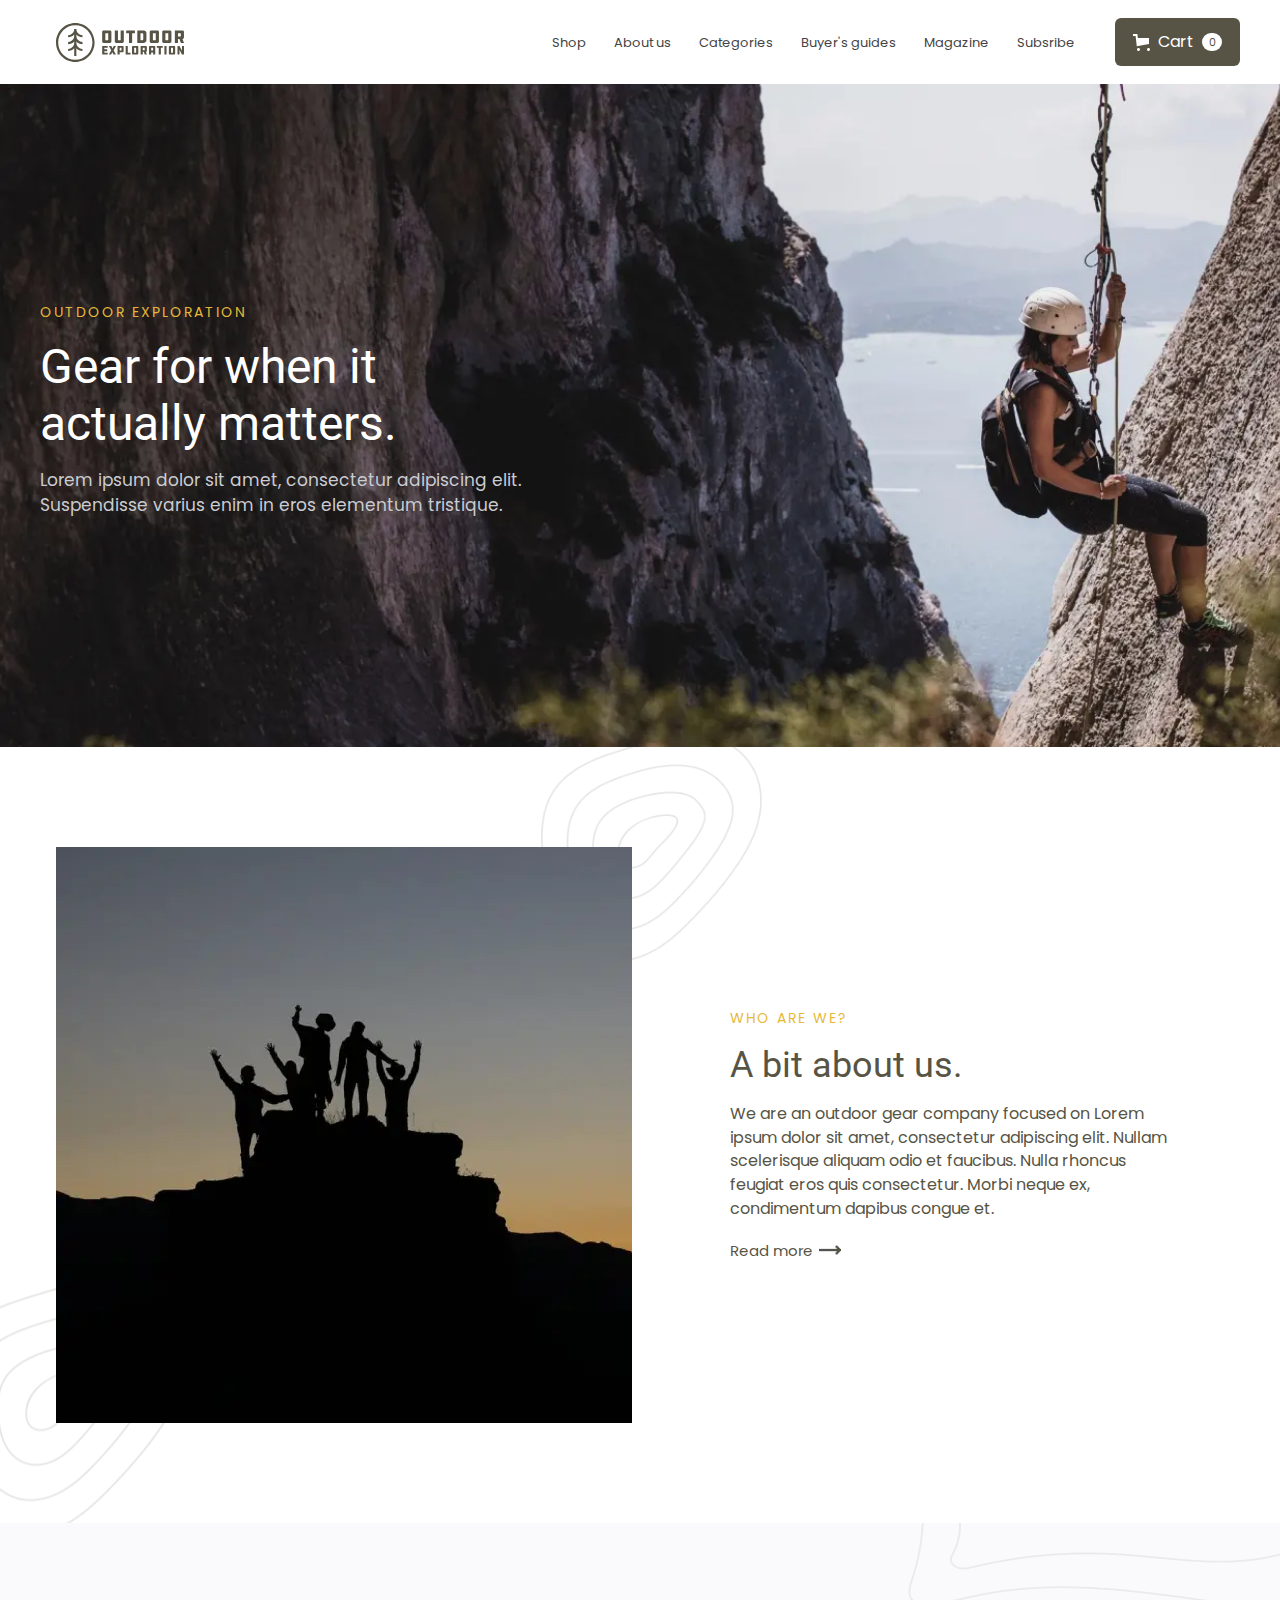
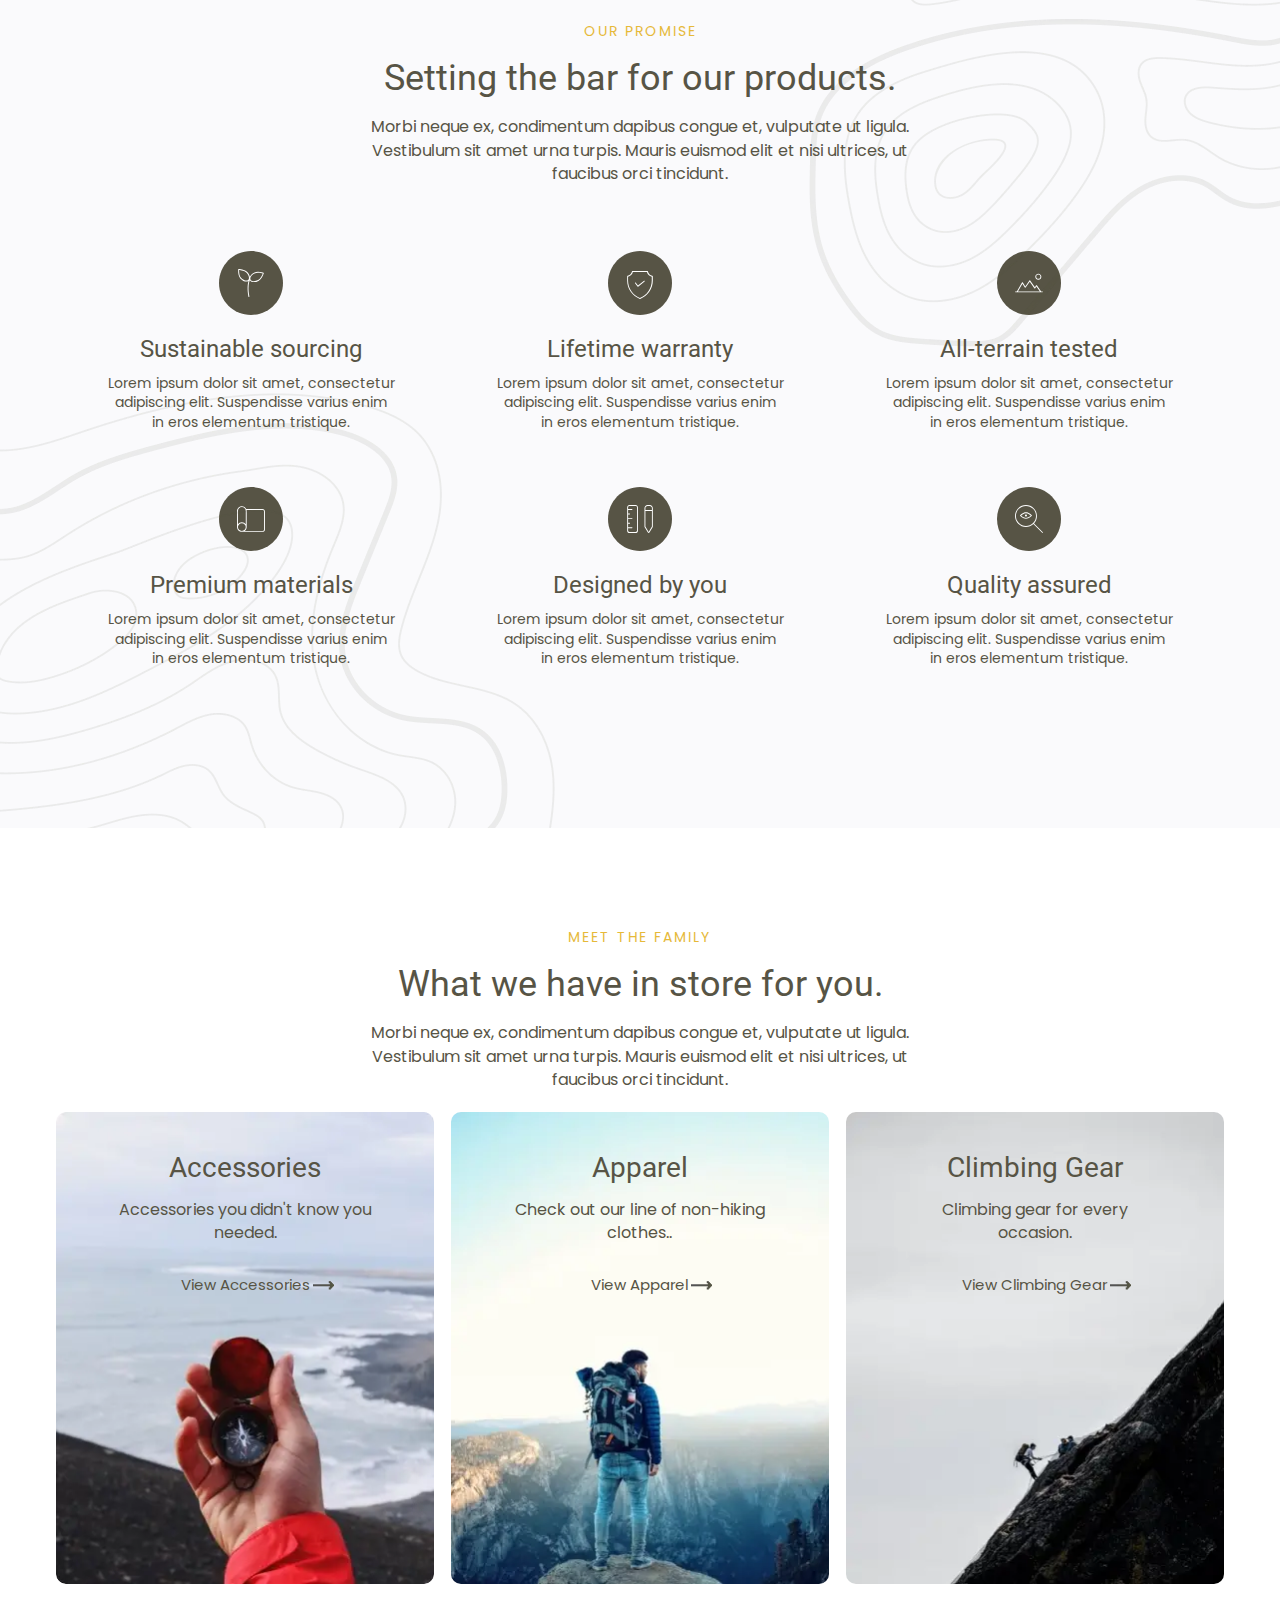
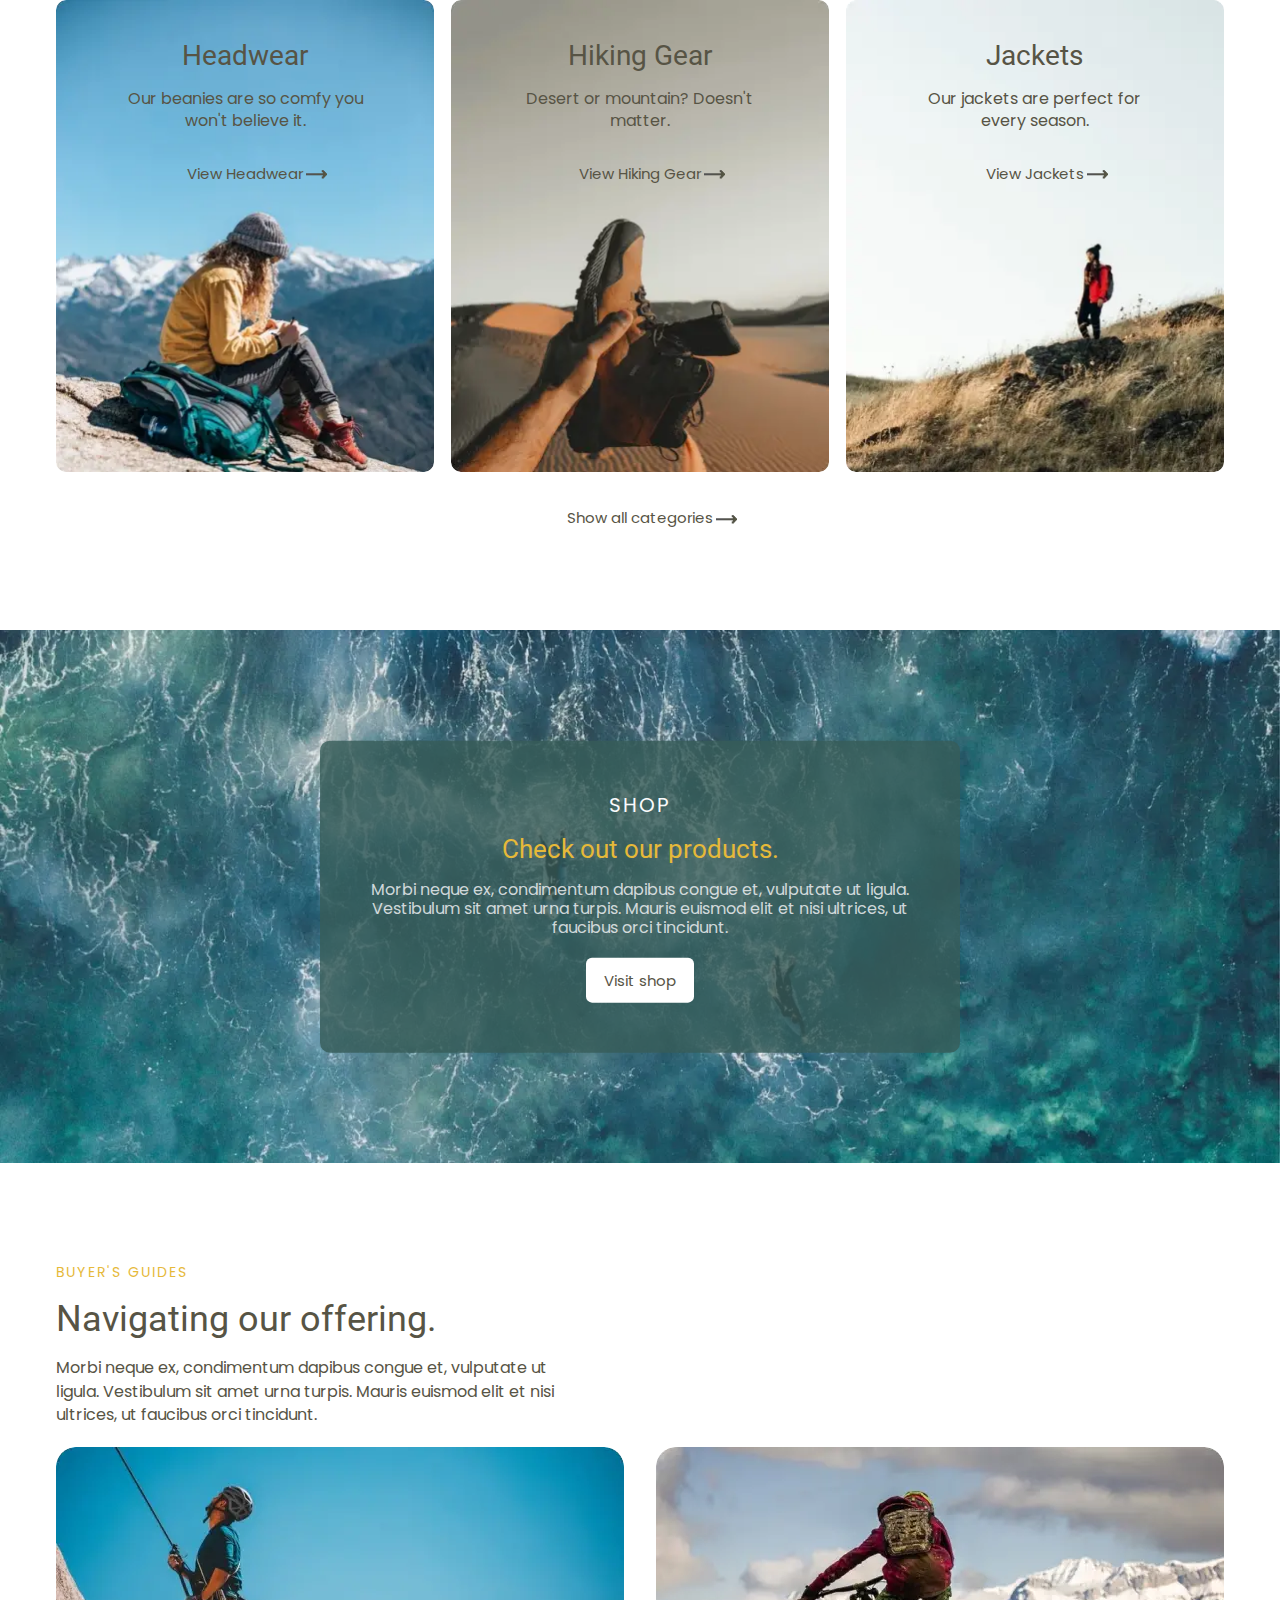
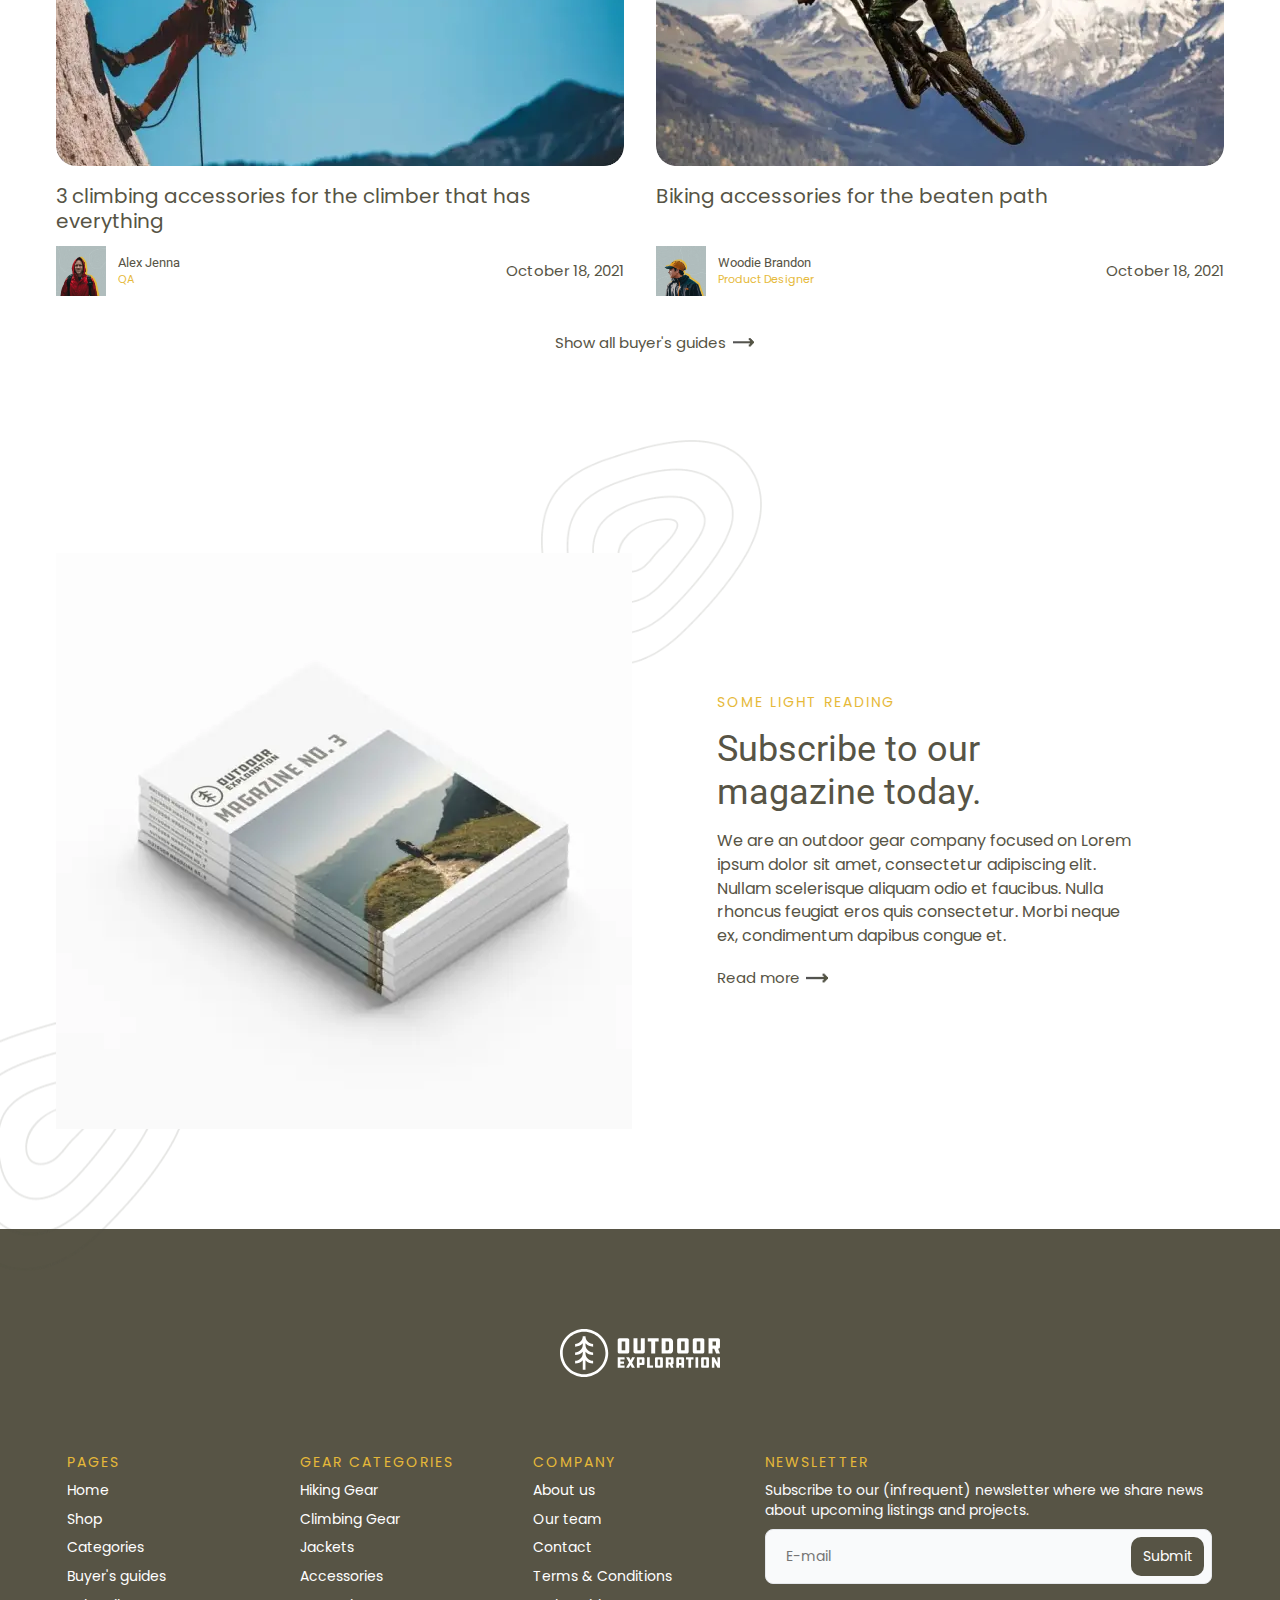
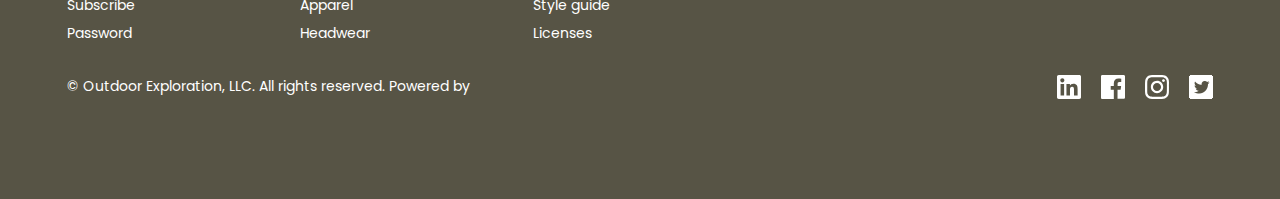
==== commit 66e88ddd: "Third commit" ====
--- a/index.html
+++ b/index.html
@@ -6,7 +6,7 @@
 	<meta charset="UTF-8">
 	<meta name="format-detection" content="telephone=no">
 	<!-- <style>body{opacity: 0;}</style> -->
-	<link rel="stylesheet" href="css/style.min.css?_v=20221109133148">
+	<link rel="stylesheet" href="css/style.min.css?_v=20221111125313">
 	<link rel="shortcut icon" href="favicon.ico">
 	<!-- <meta name="robots" content="noindex, nofollow"> -->
 	<meta name="viewport" content="width=device-width, initial-scale=1.0">
@@ -312,7 +312,9 @@
 					<div class="guides__top">
 						<div class="text-block">
 							<p class="text-block__title">Buyer's guides</p>
-							<h2 class="text-block__slogan">Navigating our offering.</h2>
+							<h2 class="text-block__slogan text-block__slogan_left">
+								Navigating our offering.
+							</h2>
 							<p class="text-block__text">
 								Morbi neque ex, condimentum dapibus congue et, vulputate ut
 								ligula. Vestibulum sit amet urna turpis. Mauris euismod elit
@@ -322,13 +324,14 @@
 					</div>
 					<div class="guides__items">
 						<div class="guides__item">
-							<div class="guides__image-ibg">
-								<picture><source srcset="img/guides/01.webp" type="image/webp"><img src="img/guides/01.jpg" alt="pic" /></picture>
-							</div>
-
-							<p class="guides__text">
-								3 climbing accessories for the climber that has everything
-							</p>
+							<div class="guides__top-item">
+								<div class="guides__image-ibg">
+									<picture><source srcset="img/guides/01.webp" type="image/webp"><img src="img/guides/01.jpg" alt="pic" /></picture>
+								</div>
+								<p class="guides__text">
+									3 climbing accessories for the climber that has everything
+								</p>
+							</div>
 							<div class="guides__info-guider guider-info">
 								<div class="guider-info__left-part">
 									<div class="guider-info__image-ibg">
@@ -343,13 +346,14 @@
 							</div>
 						</div>
 						<div class="guides__item">
-							<div class="guides__image-ibg">
-								<picture><source srcset="img/guides/02.webp" type="image/webp"><img src="img/guides/02.jpg" alt="pic" /></picture>
-							</div>
-
-							<p class="guides__text">
-								Biking accessories for the beaten path
-							</p>
+							<div class="guides__top-item">
+								<div class="guides__image-ibg">
+									<picture><source srcset="img/guides/02.webp" type="image/webp"><img src="img/guides/02.jpg" alt="pic" /></picture>
+								</div>
+								<p class="guides__text">
+									Biking accessories for the beaten path
+								</p>
+							</div>
 							<div class="guides__info-guider guider-info">
 								<div class="guider-info__left-part">
 									<div class="guider-info__image-ibg">
@@ -498,7 +502,7 @@
 						</p>
 						<form data-dev data-popup-message="#popup-message" action="#" class="block-mail__form">
 							<div class="block-mail__input">
-								<input type="email" name="E-mail" id="e-mail" data-required="email" placeholder="E-mail" class="input" />
+								<input required type="email" name="E-mail" id="e-mail" data-required="email" placeholder="E-mail" class="input" />
 							</div>
 							<button type="submit" class="button">Submit</button>
 						</form>
@@ -520,7 +524,7 @@
 						</div>
 						<div class="footer__image">
 							<a href="#" class="footer__link">
-								<img src="img/footer/twitter.svg" alt="pic" class="footer__icon" />
+								<picture><source srcset="img/footer/twitter.webp" type="image/webp"><img src="img/footer/twitter.png" alt="pic" class="footer__icon" /></picture>
 							</a>
 						</div>
 					</div>
@@ -537,7 +541,7 @@
 			</div>
 		</div>
 	</div>
-	<script src="js/app.min.js?_v=20221109133148"></script>
+	<script src="js/app.min.js?_v=20221111125313"></script>
 </body>
 
 </html>--- a/css/style.min.css
+++ b/css/style.min.css
@@ -1 +1 @@
-@charset "UTF-8";*{padding:0;margin:0;border:0}*,:after,:before{-webkit-box-sizing:border-box;box-sizing:border-box}body,html{height:100%;min-width:320px}body{color:#575445;line-height:1;font-family:Poppins;font-size:.875rem;-ms-text-size-adjust:100%;-moz-text-size-adjust:100%;-webkit-text-size-adjust:100%;-webkit-font-smoothing:antialiased;-moz-osx-font-smoothing:grayscale}button,input,textarea{font-family:Poppins;font-size:inherit}button{cursor:pointer;color:inherit;background-color:inherit}a{color:inherit}a:link,a:visited{text-decoration:none}a:hover{text-decoration:none}ul li{list-style:none}img{vertical-align:top}h1,h2,h3,h4,h5,h6{font-weight:inherit;font-size:inherit}.lock body{overflow:hidden;-ms-touch-action:none;touch-action:none}.wrapper{min-height:100%;display:-webkit-box;display:-ms-flexbox;display:flex;-webkit-box-orient:vertical;-webkit-box-direction:normal;-ms-flex-direction:column;flex-direction:column;overflow:hidden}.wrapper>main{-webkit-box-flex:1;-ms-flex:1 1 auto;flex:1 1 auto;padding-top:84px;background-color:#fff}.wrapper>*{min-width:0}[class*=__container]{max-width:75rem;-webkit-box-sizing:content-box;box-sizing:content-box;margin:0 auto;padding:0 .9375rem}input[type=email],input[type=tel],input[type=text],textarea{-webkit-appearance:none;-moz-appearance:none;appearance:none}.input{border-radius:0!important;width:100%;display:block;padding:0 20px;font-weight:400;font-size:.875rem;line-height:1.4;color:#575445;background:#f9fafb;border-radius:8px}.input._focus{color:red;border:none}textarea.input{resize:none;padding:0 0}body::after{content:"";background-color:rgba(0,0,0,.5);position:fixed;width:100%;height:100%;top:0;left:0;opacity:0;-webkit-transition:opacity .8s ease 0s;-o-transition:opacity .8s ease 0s;transition:opacity .8s ease 0s;pointer-events:none;z-index:149}body.popup-show::after{opacity:1}.popup{position:fixed;top:0;left:0;bottom:0;right:0;padding:30px 10px;-webkit-transition:visibility .8s ease 0s;-o-transition:visibility .8s ease 0s;transition:visibility .8s ease 0s;visibility:hidden;pointer-events:none}.popup_show{z-index:150;visibility:visible;overflow:auto;pointer-events:auto}.popup_show .popup__content{visibility:visible;-webkit-transform:scale(1);-ms-transform:scale(1);transform:scale(1)}.popup__wrapper{display:-webkit-box;display:-ms-flexbox;display:flex;-webkit-box-orient:vertical;-webkit-box-direction:normal;-ms-flex-direction:column;flex-direction:column;-webkit-box-align:center;-ms-flex-align:center;align-items:center;min-height:100%;-webkit-box-flex:1;-ms-flex:1 1 auto;flex:1 1 auto;width:100%;display:flex;-webkit-box-pack:center;-ms-flex-pack:center;justify-content:center;align-items:center}.popup__content{visibility:hidden;-webkit-transform:scale(0);-ms-transform:scale(0);transform:scale(0);-webkit-transition:-webkit-transform .3s ease 0s;transition:-webkit-transform .3s ease 0s;-o-transition:transform .3s ease 0s;transition:transform .3s ease 0s;transition:transform .3s ease 0s,-webkit-transform .3s ease 0s;background-color:#eee;padding:20px;width:100%;max-width:300px;border-radius:20px;text-align:center}.lock .popup__content{visibility:visible}.popup__text:not(:last-child){font-size:20px;margin-bottom:10px}.popup__close{background-color:#575445;color:#fff;font-size:14px;padding:1px 5px;border-radius:5px}[class*=-ibg]{position:relative}[class*=-ibg] img{position:absolute;width:100%;height:100%;top:0;left:0;-o-object-fit:cover;object-fit:cover}[class*=-ibg_contain] img{-o-object-fit:contain;object-fit:contain}.header{background-color:#fff;padding:18px 0 18px 0;position:fixed;z-index:200;top:0;left:0;width:100%;-webkit-transition:top .3s ease 0s;-o-transition:top .3s ease 0s;transition:top .3s ease 0s}.header._header-scroll{top:-100%;-webkit-transition:top .3s ease 0s;-o-transition:top .3s ease 0s;transition:top .3s ease 0s}.header._header-scroll._header-show{-webkit-transition:top .3s ease 0s;-o-transition:top .3s ease 0s;transition:top .3s ease 0s;top:0;background:-webkit-gradient(linear,left top,left bottom,from(#fff),color-stop(65%,#fff),to(rgba(255,255,255,.8)));background:-o-linear-gradient(top,#fff 0,#fff 65%,rgba(255,255,255,.8) 100%);background:linear-gradient(180deg,#fff 0,#fff 65%,rgba(255,255,255,.8) 100%)}.header__container{position:relative;z-index:50;display:-webkit-box;display:-ms-flexbox;display:flex;-webkit-box-pack:justify;-ms-flex-pack:justify;justify-content:space-between;-webkit-box-align:center;-ms-flex-align:center;align-items:center;padding:0 15px}.header__logo:not(:last-child){margin-left:16px}.header__menu{display:-webkit-box;display:-ms-flexbox;display:flex}.header__button{background:#575445;border-radius:6px;display:-webkit-box;display:-ms-flexbox;display:flex;-webkit-column-gap:8px;-moz-column-gap:8px;column-gap:8px;-webkit-box-align:center;-ms-flex-align:center;align-items:center;-webkit-transition:all .3s ease 0s;-o-transition:all .3s ease 0s;transition:all .3s ease 0s;cursor:pointer}.header__link-button{font-weight:400;font-size:1rem;line-height:1.4;color:#fff}.header__amount{position:relative;background:#fff;height:18px;border-radius:9px;width:20px;font-weight:400;font-size:.6875rem;color:#575445}.header__amount p{position:absolute;top:50%;left:50%;-webkit-transform:translate(-50%,-50%);-ms-transform:translate(-50%,-50%);transform:translate(-50%,-50%);padding-top:1px;padding-left:1px;line-height:1}.menu{position:relative;z-index:5}.menu__body{display:-webkit-box;display:-ms-flexbox;display:flex}.menu-open .menu__body{left:0}.menu-open .menu__body::after{content:"";right:0}.menu__list{display:-webkit-box;display:-ms-flexbox;display:flex;width:100%;-webkit-box-align:center;-ms-flex-align:center;align-items:center}.menu__item{-webkit-transform:scale(1);-ms-transform:scale(1);transform:scale(1);-webkit-transition:all .2s linear 0s;-o-transition:all .2s linear 0s;transition:all .2s linear 0s}.menu__link{font-weight:400;font-size:.8125rem;line-height:1.076;color:#444;-webkit-transition:color .3s ease 0s;-o-transition:color .3s ease 0s;transition:color .3s ease 0s}.icon-menu{-ms-flex-item-align:center;-ms-grid-row-align:center;align-self:center;display:none}.footer{background:#575445;display:-webkit-box;display:-ms-flexbox;display:flex;-webkit-box-orient:vertical;-webkit-box-direction:normal;-ms-flex-direction:column;flex-direction:column;-webkit-box-align:center;-ms-flex-align:center;align-items:center}.footer__container{display:-webkit-box;display:-ms-flexbox;display:flex;-webkit-box-orient:vertical;-webkit-box-direction:normal;-ms-flex-direction:column;flex-direction:column}.footer__logo{-ms-flex-item-align:center;-ms-grid-row-align:center;align-self:center}.footer__items{display:-webkit-box;display:-ms-flexbox;display:flex;-ms-flex-wrap:wrap;flex-wrap:wrap;-webkit-column-gap:16px;-moz-column-gap:16px;column-gap:16px;row-gap:30px}.footer__items:not(:last-child){margin-bottom:31px}.footer__bottom{display:-webkit-box;display:-ms-flexbox;display:flex;-webkit-box-pack:justify;-ms-flex-pack:justify;justify-content:space-between}.footer__copy{font-weight:400;font-size:.875rem;line-height:1.4;color:#fff}.footer__social{display:-webkit-box;display:-ms-flexbox;display:flex;gap:20px}.footer__image{-webkit-transition:all .3s ease 0s;-o-transition:all .3s ease 0s;transition:all .3s ease 0s}.item{width:18.92%}.item__title{display:inline-block;font-weight:400;font-size:.875rem;line-height:1.4;letter-spacing:2px;text-transform:uppercase;color:#e6b939;-webkit-transition:all .3s ease 0s;-o-transition:all .3s ease 0s;transition:all .3s ease 0s}.item__title:not(:last-child){margin-bottom:9px}.item__text:not(:last-child){margin-bottom:9px}.item__link{display:inline-block;font-weight:400;font-size:.875rem;line-height:1.4;color:#fff;-webkit-transition:all .3s ease 0s;-o-transition:all .3s ease 0s;transition:all .3s ease 0s}.block-mail{width:39%;display:-webkit-box;display:-ms-flexbox;display:flex;-webkit-box-orient:vertical;-webkit-box-direction:normal;-ms-flex-direction:column;flex-direction:column}.block-mail__form{display:-ms-grid;display:grid;-ms-grid-columns:1fr 73px;grid-template-columns:1fr 73px;-webkit-box-align:center;-ms-flex-align:center;align-items:center;width:100%;background:#f9fafb;-webkit-box-pack:justify;-ms-flex-pack:justify;justify-content:space-between;padding:7px 7px 7px 0;border:1px solid #e5e7eb;border-radius:8px}.block-mail__title{font-weight:400;font-size:.875rem;line-height:1.4;letter-spacing:2px;text-transform:uppercase;color:#e6b939}.block-mail__text{display:inline-block;font-weight:400;font-size:.875rem;line-height:1.4;color:#fafafc}.block-mail__text:not(:last-child){margin-bottom:9px}.button{display:inline-block;font-weight:400;font-size:куь(14);line-height:1,4;color:#fff;background:#575445;padding:9px 11px;border-radius:10px;-webkit-transition:all .3s ease 0s;-o-transition:all .3s ease 0s;transition:all .3s ease 0s}.input._form-focus{border:4px solid rgba(255,0,0,0);outline:0}.no-webp .outdoor{background:url(../img/outdoor/bg.jpg) 0 0/cover no-repeat}.text-block_center{display:-webkit-box;display:-ms-flexbox;display:flex;-webkit-box-orient:vertical;-webkit-box-direction:normal;-ms-flex-direction:column;flex-direction:column;-webkit-box-align:center;-ms-flex-align:center;align-items:center}.text-block__title{font-weight:400;font-size:.875rem;line-height:1.4;letter-spacing:2px;text-transform:uppercase;color:#e6b939}.text-block__slogan{display:-webkit-box;display:-ms-flexbox;display:flex;font-family:Roboto;font-style:normal;font-weight:400;text-align:center;line-height:1.2;color:#575445}.text-block__slogan_white{text-align:left;color:#fff;max-width:419px}.text-block__slogan_left{text-align:left}.text-block__slogan:not(:last-child){margin-bottom:9px}.text-block__text{font-weight:400;font-size:16px;line-height:1.48;color:#575445}.text-block__text_white{color:#caccd1;max-width:495px;font-size:17px}.text-block__text:not(:last-child){margin-bottom:19.5px}.text-block__text_center{text-align:center}.text-block__more{position:relative;-webkit-transition:all .2s linear 0s;-o-transition:all .2s linear 0s;transition:all .2s linear 0s;-webkit-transform:scale(1);-ms-transform:scale(1);transform:scale(1)}.text-block__link{display:inline-block;position:relative;font-weight:400;font-size:.9375rem;line-height:1.4;color:#575445;-webkit-transition:all .3s linear 0s;-o-transition:all .3s linear 0s;transition:all .3s linear 0s}.text-block__link::after{position:absolute;content:"";background:url(../img/whoarewe/arrow.svg) 0 0/cover no-repeat;top:50%;right:-28px;-webkit-transform:translate(0,-50%);-ms-transform:translate(0,-50%);transform:translate(0,-50%);width:22px;height:11px}.who-are-we{position:relative;z-index:1}.who-are-we__container{z-index:55}.who-are-we__upper-waves{z-index:0;position:absolute;top:0;left:50%;-webkit-transform:translate(-45%,-5%);-ms-transform:translate(-45%,-5%);transform:translate(-45%,-5%);width:17.638%}.who-are-we__upper-waves img{width:100%}.who-are-we__lower-waves{z-index:0;position:absolute;bottom:-5%;left:50%;-webkit-transform:translate(-275%,-10%);-ms-transform:translate(-275%,-10%);transform:translate(-275%,-10%)}.who-are-we__items{position:relative;display:-ms-grid;display:grid;z-index:5;row-gap:16px}.who-are-we__image-ibg{padding-bottom:100%}.who-are-we__content{padding-top:5px;padding-bottom:5px}.ourpromise{position:relative;z-index:5;background-color:#fafafc}.ourpromise__container{display:-webkit-box;display:-ms-flexbox;display:flex;-webkit-box-orient:vertical;-webkit-box-direction:normal;-ms-flex-direction:column;flex-direction:column;-webkit-box-align:center;-ms-flex-align:center;align-items:center}.ourpromise__top{max-width:538px}.ourpromise__cards{display:-ms-grid;display:grid;-webkit-box-pack:center;-ms-flex-pack:center;justify-content:center}.ourpromise__card{display:-webkit-box;display:-ms-flexbox;display:flex;-webkit-box-orient:vertical;-webkit-box-direction:normal;-ms-flex-direction:column;flex-direction:column;-webkit-box-align:center;-ms-flex-align:center;align-items:center}.ourpromise__image-ibg{height:64px;width:64px}.ourpromise__top-waves{position:absolute;top:0;right:0;z-index:0}.ourpromise__bottom-waves{position:absolute;bottom:0;left:0;z-index:0}.card{display:-webkit-box;display:-ms-flexbox;display:flex;-webkit-box-orient:vertical;-webkit-box-direction:normal;-ms-flex-direction:column;flex-direction:column;-webkit-box-align:center;-ms-flex-align:center;align-items:center;max-width:287px;row-gap:10px}.card__title{font-family:Roboto;font-style:normal;font-weight:400;font-size:1.5rem;line-height:1.2;text-align:center;color:#575445}.card__text{font-weight:400;font-size:.875rem;line-height:1.4;text-align:center;color:#575445}.family__content{padding-top:39px;width:100%;display:-webkit-box;display:-ms-flexbox;display:flex;-webkit-box-orient:vertical;-webkit-box-direction:normal;-ms-flex-direction:column;flex-direction:column;-webkit-box-align:center;-ms-flex-align:center;align-items:center;position:absolute;top:0;left:0;z-index:3}.family__container{display:-webkit-box;display:-ms-flexbox;display:flex;-webkit-box-orient:vertical;-webkit-box-direction:normal;-ms-flex-direction:column;flex-direction:column}.family__top{max-width:538px;-ms-flex-item-align:center;-ms-grid-row-align:center;align-self:center}.family__top:not(:last-child){margin-bottom:20px}.family__cards{display:-ms-grid;display:grid}.family__cards:not(:last-child){margin-bottom:20.66px}.family__card{position:relative;display:-webkit-box;display:-ms-flexbox;display:flex;-webkit-box-orient:vertical;-webkit-box-direction:normal;-ms-flex-direction:column;flex-direction:column;-webkit-box-align:center;-ms-flex-align:center;align-items:center}.family__title{z-index:5;font-family:Roboto;font-style:normal;font-weight:400;font-size:1.75rem;line-height:1.2;text-align:center;color:#575445}.family__title:not(:last-child){margin-bottom:10px}.family__text{z-index:5;display:-webkit-box;display:-ms-flexbox;display:flex;max-width:252px;-ms-flex-item-align:center;-ms-grid-row-align:center;align-self:center;font-weight:400;font-size:1rem;line-height:1.4;text-align:center;color:#575445}.family__text:not(:last-child){margin-bottom:20px}.family__link{position:relative;z-index:5;font-weight:400;font-size:.9375rem;line-height:1.5;color:#575445;-webkit-transition:all .3s ease 0s;-o-transition:all .3s ease 0s;transition:all .3s ease 0s}.family__link_center{-ms-flex-item-align:center;-ms-grid-row-align:center;align-self:center}.family__link::after{position:absolute;content:"";background:url(../img/family/arrow.svg) 0 0/cover no-repeat;top:50%;right:-24px;width:20px;height:10px;-webkit-transform:translate(0,-50%);-ms-transform:translate(0,-50%);transform:translate(0,-50%)}.family__image-ibg{z-index:1;width:100%;padding-bottom:124.802%;height:100%;border-radius:10px;overflow:hidden}.surfing{position:relative;width:100%}.surfing__image-ibg{padding-bottom:100%}.surfing__content{display:-webkit-box;display:-ms-flexbox;display:flex;-webkit-box-orient:vertical;-webkit-box-direction:normal;-ms-flex-direction:column;flex-direction:column;-webkit-box-align:center;-ms-flex-align:center;align-items:center;background:rgba(55,92,88,.8039215686);border-radius:10px;width:50%;position:absolute;top:50%;left:50%;-webkit-transform:translate(-50%,-50%);-ms-transform:translate(-50%,-50%);transform:translate(-50%,-50%)}.surfing__shop{display:-webkit-box;display:-ms-flexbox;display:flex;-webkit-box-orient:vertical;-webkit-box-direction:normal;-ms-flex-direction:column;flex-direction:column;-webkit-box-align:center;-ms-flex-align:center;align-items:center}.surfing__title-shop{font-weight:400;font-size:1.25rem;line-height:1.4;text-align:center;letter-spacing:2px;text-transform:uppercase;color:#fafafc}.surfing__yellow-text-shop{font-family:Roboto;font-style:normal;font-weight:400;font-size:1.625rem;line-height:1.2;text-align:center;color:#e6b939}.surfing__yellow-text-shop:not(:last-child){margin-bottom:9px}.surfing__text-shop{font-weight:400;font-size:1rem;line-height:1.2;text-align:center;color:rgba(250,250,252,.7960784314)}.surfing__text-shop:not(:last-child){margin-bottom:21px}.surfing__link{display:-webkit-box;display:-ms-flexbox;display:flex;font-weight:400;font-size:.9375rem;line-height:1;text-align:center;color:#575445;background:#fff;border-radius:6px;padding:15px 18px 15px 18px;-webkit-transition:all .3s ease 0s;-o-transition:all .3s ease 0s;transition:all .3s ease 0s}.guides__container{display:-webkit-box;display:-ms-flexbox;display:flex;-webkit-box-orient:vertical;-webkit-box-direction:normal;-ms-flex-direction:column;flex-direction:column}.guides__top{display:-webkit-box;display:-ms-flexbox;display:flex;justify-self:flex-start;-ms-flex-item-align:start;align-self:flex-start;max-width:538px}.guides__top:not(:last-child){margin-bottom:20px}.guides__items{row-gap:32px;display:-ms-grid;display:grid}.guides__items:not(:last-child){margin-bottom:26px}.guides__image-ibg{padding-bottom:56.161%}.guides__image-ibg:not(:last-child){margin-bottom:18px}.guides__text{font-weight:400;font-size:1.25rem;line-height:1.24;color:#575445}.guides__text:not(:last-child){margin-bottom:12px}.guides__link{position:relative;display:-webkit-box;display:-ms-flexbox;display:flex;-ms-flex-item-align:center;-ms-grid-row-align:center;align-self:center;-ms-grid-column-align:center;justify-self:center;font-weight:400;font-size:.9375rem;line-height:1.4;color:#575445;-webkit-transition:all .3s ease 0s;-o-transition:all .3s ease 0s;transition:all .3s ease 0s}.guides__link::after{position:absolute;content:"";background:url(../img/guides/arrow.svg) 0 0/cover no-repeat;top:50%;right:-28px;width:21px;height:10px;-webkit-transform:translate(0,-50%);-ms-transform:translate(0,-50%);transform:translate(0,-50%)}.guider-info{display:-webkit-box;display:-ms-flexbox;display:flex;-webkit-box-pack:justify;-ms-flex-pack:justify;justify-content:space-between;-webkit-box-align:center;-ms-flex-align:center;align-items:center}.guider-info__left-part{display:-webkit-box;display:-ms-flexbox;display:flex;-webkit-column-gap:12px;-moz-column-gap:12px;column-gap:12px;-webkit-box-align:center;-ms-flex-align:center;align-items:center}.guider-info__image-ibg{width:50px;height:50px;padding-bottom:10%}.guider-info__name{font-family:Roboto;font-style:normal;font-weight:400;font-size:.8125rem;line-height:1.4;color:#575445}.guider-info__spec{font-weight:400;font-size:.6875rem;line-height:1.4;color:#e6b939}.guider-info__date{font-weight:400;font-size:.9375rem;line-height:1.4;color:#575445}.reading{position:relative;z-index:1}.reading__container{z-index:55}.reading__items{position:relative;display:-ms-grid;display:grid;z-index:5;row-gap:16px}.reading__image-ibg{padding-bottom:100%}.reading__content{padding-top:5px;padding-bottom:5px}.reading__lower-waves{z-index:0;position:absolute;bottom:-10%;left:50%;-webkit-transform:translate(-275%,-10%);-ms-transform:translate(-275%,-10%);transform:translate(-275%,-10%)}.reading__upper-waves{z-index:0;position:absolute;top:0;left:50%;-webkit-transform:translate(-45%,-50%);-ms-transform:translate(-45%,-50%);transform:translate(-45%,-50%);width:17.638%}.reading__upper-waves img{width:100%}@font-face{font-family:Roboto;font-display:swap;src:url(../fonts/Roboto-Regular.woff2) format("woff2"),url(../fonts/Roboto-Regular.woff) format("woff");font-weight:400;font-style:normal}@font-face{font-family:Poppins;font-display:swap;src:url(../fonts/Poppins-Regular.woff2) format("woff2"),url(../fonts/Poppins-Regular.woff) format("woff");font-weight:400;font-style:normal}.swiper{overflow:hidden}.swiper-wrapper{width:100%;height:100%;-webkit-box-sizing:content-box;box-sizing:content-box;display:-webkit-box;display:-ms-flexbox;display:flex;position:relative}.swiper-vertical .swiper-wrapper{-webkit-box-orient:vertical;-webkit-box-direction:normal;-ms-flex-direction:column;flex-direction:column}.swiper-autoheight .swiper-wrapper{-webkit-box-align:start;-ms-flex-align:start;align-items:flex-start}.swiper-initialized .swiper-slide{-ms-flex-negative:0;flex-shrink:0}.swiper-android .swiper-slide,.swiper-android .swiper-wrapper{-webkit-transform:translate3d(0,0,0);transform:translate3d(0,0,0)}.swiper-button-lock{display:none!important}@media (min-width:29.99875em){.ourpromise__cards{-ms-grid-columns:(1fr)[2];grid-template-columns:repeat(2,1fr)}.family__cards{-ms-grid-columns:(1fr)[2];grid-template-columns:repeat(2,1fr)}}@media (min-width:29.99875em) and (min-width:76.875em){.ourpromise__cards{-webkit-column-gap:6.375rem;-moz-column-gap:6.375rem;column-gap:6.375rem}}@media (min-width:47.99875em){.who-are-we__items{-ms-grid-columns:(1fr)[2];grid-template-columns:repeat(2,1fr);-webkit-box-align:center;-ms-flex-align:center;align-items:center;-webkit-column-gap:16px;-moz-column-gap:16px;column-gap:16px}.ourpromise__cards{-ms-grid-columns:(1fr)[3];grid-template-columns:repeat(3,1fr)}.family__cards{-ms-grid-columns:(1fr)[3];grid-template-columns:repeat(3,1fr)}.surfing__image-ibg{padding-bottom:41.66666%}.guides__items{-ms-grid-columns:(1fr)[2];grid-template-columns:repeat(2,1fr)}.reading__items{-ms-grid-columns:(1fr)[2];grid-template-columns:repeat(2,1fr);-webkit-column-gap:16px;-moz-column-gap:16px;column-gap:16px;-webkit-box-align:center;-ms-flex-align:center;align-items:center;-ms-flex-line-pack:start;align-content:flex-start}}@media (min-width:47.99875em) and (min-width:76.875em){.ourpromise__cards{-webkit-column-gap:6.375rem;-moz-column-gap:6.375rem;column-gap:6.375rem}}@media (min-width:76.875em){.header__menu{-webkit-column-gap:2.5rem;-moz-column-gap:2.5rem;column-gap:2.5rem}.header__button{padding-top:.8125rem}.header__button{padding-bottom:.8125rem}.header__button{padding-left:1.125rem}.header__button{padding-right:1.125rem}.menu__body{-webkit-column-gap:2.5rem;-moz-column-gap:2.5rem;column-gap:2.5rem}.menu__list{-webkit-column-gap:1.75rem;-moz-column-gap:1.75rem;column-gap:1.75rem}.footer{padding-top:6.25rem}.footer{padding-bottom:6.25rem}.footer__logo:not(:last-child){margin-bottom:4.75rem}.outdoor__container{padding-top:13.6875rem}.outdoor__container{padding-bottom:14.3125rem}.text-block__slogan{font-size:2.25rem}.text-block__slogan_white{font-size:3rem}.who-are-we__items{padding-top:6.25rem}.who-are-we__items{padding-bottom:6.25rem}.who-are-we__items{padding-left:1rem}.who-are-we__items{padding-right:1rem}.ourpromise{padding-top:6.1875rem}.ourpromise{padding-bottom:9.9375rem}.ourpromise__top:not(:last-child){margin-bottom:3.4375rem}.card{padding-top:4.4375rem}.card{padding-top:3.4375rem}.family{padding-top:6.25rem}.family{padding-bottom:6.25rem}.family__cards{padding-left:1rem}.family__cards{padding-right:1rem}.family__cards{-webkit-column-gap:1.02125rem;-moz-column-gap:1.02125rem;column-gap:1.02125rem}.family__cards{row-gap:1rem}.surfing__content{padding-left:2.5rem}.surfing__content{padding-right:2.5rem}.surfing__content{padding-top:3.125rem}.surfing__content{padding-bottom:3.125rem}.guides{padding-top:6.25rem}.guides{padding-bottom:12.5rem}.guides__top{padding-left:1rem}.guides__top{padding-right:1rem}.guides__items{padding-left:1rem}.guides__items{padding-right:1rem}.guides__items{-webkit-column-gap:2rem;-moz-column-gap:2rem;column-gap:2rem}.reading{padding-bottom:6.25rem}.reading__items{padding-left:1rem}.reading__items{padding-right:1rem}}@media (min-width:90em){.who-are-we__content{padding-left:6.5rem}.who-are-we__content{padding-right:4rem}.reading__content{padding-left:5.5rem}.reading__content{padding-right:6.5rem}}@media (max-width:1160px){.footer__items{-webkit-box-pack:space-evenly;-ms-flex-pack:space-evenly;justify-content:space-evenly}}@media (max-width:815px){.header__logo{position:absolute;left:50%;-webkit-transform:translate(-90%,0);-ms-transform:translate(-90%,0);transform:translate(-90%,0)}.header__menu{width:100%;-webkit-box-pack:justify;-ms-flex-pack:justify;justify-content:space-between}.menu__body{position:fixed;top:0;left:-110%;width:110%;overflow:auto;height:100%;background:rgba(250,250,252,.8);-webkit-transition:left .3s ease 0s;-o-transition:left .3s ease 0s;transition:left .3s ease 0s}.menu__list{padding-right:10%;overflow:auto;-webkit-box-orient:vertical;-webkit-box-direction:normal;-ms-flex-direction:column;flex-direction:column;-webkit-box-pack:start;-ms-flex-pack:start;justify-content:flex-start;-webkit-box-align:center;-ms-flex-align:center;align-items:center;gap:40px}.menu__link{z-index:30;display:-webkit-box;display:-ms-flexbox;display:flex;font-size:2.5rem;text-align:center;-ms-flex-item-align:center;-ms-grid-row-align:center;align-self:center}.icon-menu{display:block;position:relative;width:30px;height:20px;cursor:pointer;z-index:5}.icon-menu span,.icon-menu::after,.icon-menu::before{content:"";-webkit-transition:all .3s ease 0s;-o-transition:all .3s ease 0s;transition:all .3s ease 0s;left:0;position:absolute;width:100%;height:2px;background-color:#575445}.icon-menu::before{top:0}.icon-menu::after{bottom:0}.icon-menu span{top:calc(50% - 1px)}.menu-open .icon-menu span{-webkit-transform:scale(0);-ms-transform:scale(0);transform:scale(0)}.menu-open .icon-menu::before{-webkit-transform:rotate(-45deg);-ms-transform:rotate(-45deg);transform:rotate(-45deg);top:calc(50% - 1px)}.menu-open .icon-menu::after{-webkit-transform:rotate(45deg);-ms-transform:rotate(45deg);transform:rotate(45deg);bottom:calc(50% - 1px)}}@media (max-width:815px) and (max-width:20em){.menu__list{padding-top:6.25rem}}@media (max-width:48em){.who-are-we__content{padding-left:.625rem}.who-are-we__content{padding-right:.625rem}.reading__content{padding-left:.625rem}.reading__content{padding-right:.625rem}}@media (max-width:628px){.footer__bottom{-webkit-box-orient:vertical;-webkit-box-direction:normal;-ms-flex-direction:column;flex-direction:column;-webkit-box-align:center;-ms-flex-align:center;align-items:center;row-gap:30px}.footer__copy{text-align:center}}@media (max-width:20em){.header__menu{-webkit-column-gap:.625rem;-moz-column-gap:.625rem;column-gap:.625rem}.header__button{padding-top:.3125rem}.header__button{padding-bottom:.3125rem}.header__button{padding-left:.3125rem}.header__button{padding-right:.3125rem}.menu__body{-webkit-column-gap:.625rem;-moz-column-gap:.625rem;column-gap:.625rem}.menu__list{-webkit-column-gap:.625rem;-moz-column-gap:.625rem;column-gap:.625rem}.footer{padding-top:3.125rem}.footer{padding-bottom:3.125rem}.footer__logo:not(:last-child){margin-bottom:1.875rem}.outdoor__container{padding-top:6.25rem}.outdoor__container{padding-bottom:6.25rem}.text-block__slogan{font-size:2rem}.text-block__slogan_white{font-size:2rem}.who-are-we__items{padding-top:.625rem}.who-are-we__items{padding-bottom:.625rem}.who-are-we__items{padding-left:.625rem}.who-are-we__items{padding-right:.625rem}.ourpromise{padding-top:3.125rem}.ourpromise{padding-bottom:3.125rem}.ourpromise__top:not(:last-child){margin-bottom:.625rem}.card{padding-top:1.9375rem}.card{padding-top:1.25rem}.family{padding-top:3.125rem}.family{padding-bottom:3.125rem}.family__cards{padding-left:.0625rem}.family__cards{padding-right:.0625rem}.family__cards{-webkit-column-gap:.0625rem;-moz-column-gap:.0625rem;column-gap:.0625rem}.family__cards{row-gap:.3125rem}.surfing__content{padding-left:.0625rem}.surfing__content{padding-right:.0625rem}.surfing__content{padding-top:1.875rem}.surfing__content{padding-bottom:1.875rem}.guides{padding-top:3.125rem}.guides{padding-bottom:3.125rem}.guides__top{padding-left:.0625rem}.guides__top{padding-right:.0625rem}.guides__items{padding-left:.0625rem}.guides__items{padding-right:.0625rem}.guides__items{-webkit-column-gap:.5rem;-moz-column-gap:.5rem;column-gap:.5rem}.reading{padding-bottom:3.125rem}.reading__items{padding-left:.625rem}.reading__items{padding-right:.625rem}}@media (max-width:47.99875em){.item{width:40%}.surfing__content{width:95%}}@media (max-width:29.99875em){.footer__items{-webkit-box-align:center;-ms-flex-align:center;align-items:center}.item{width:80%;-webkit-box-align:center;-ms-flex-align:center;align-items:center;-webkit-box-pack:center;-ms-flex-pack:center;justify-content:center;text-align:center}.block-mail{width:95%}}@media (min-width:20em) and (max-width:76.875em){.header__menu{-webkit-column-gap:clamp(.625rem ,-.0343406593rem + 3.2967032967vw ,2.5rem);-moz-column-gap:clamp(.625rem ,-.0343406593rem + 3.2967032967vw ,2.5rem);column-gap:clamp(.625rem ,-.0343406593rem + 3.2967032967vw ,2.5rem)}.header__button{padding-top:clamp(.3125rem ,.1366758242rem + .8791208791vw ,.8125rem)}.header__button{padding-bottom:clamp(.3125rem ,.1366758242rem + .8791208791vw ,.8125rem)}.header__button{padding-left:clamp(.3125rem ,.0267857143rem + 1.4285714286vw ,1.125rem)}.header__button{padding-right:clamp(.3125rem ,.0267857143rem + 1.4285714286vw ,1.125rem)}.menu__body{-webkit-column-gap:clamp(.625rem ,-.0343406593rem + 3.2967032967vw ,2.5rem);-moz-column-gap:clamp(.625rem ,-.0343406593rem + 3.2967032967vw ,2.5rem);column-gap:clamp(.625rem ,-.0343406593rem + 3.2967032967vw ,2.5rem)}.menu__list{-webkit-column-gap:clamp(.625rem ,.2293956044rem + 1.978021978vw ,1.75rem);-moz-column-gap:clamp(.625rem ,.2293956044rem + 1.978021978vw ,1.75rem);column-gap:clamp(.625rem ,.2293956044rem + 1.978021978vw ,1.75rem)}.footer{padding-top:clamp(3.125rem ,2.0260989011rem + 5.4945054945vw ,6.25rem)}.footer{padding-bottom:clamp(3.125rem ,2.0260989011rem + 5.4945054945vw ,6.25rem)}.footer__logo:not(:last-child){margin-bottom:clamp(1.875rem ,.864010989rem + 5.0549450549vw ,4.75rem)}.outdoor__container{padding-top:clamp(6.25rem ,3.6346153846rem + 13.0769230769vw ,13.6875rem)}.outdoor__container{padding-bottom:clamp(6.25rem ,3.4148351648rem + 14.1758241758vw ,14.3125rem)}.text-block__slogan{font-size:clamp(2rem ,1.9120879121rem + .4395604396vw ,2.25rem)}.text-block__slogan_white{font-size:clamp(2rem ,1.6483516484rem + 1.7582417582vw ,3rem)}.who-are-we__items{padding-top:clamp(.625rem ,-1.353021978rem + 9.8901098901vw ,6.25rem)}.who-are-we__items{padding-bottom:clamp(.625rem ,-1.353021978rem + 9.8901098901vw ,6.25rem)}.who-are-we__items{padding-left:clamp(.625rem ,.4931318681rem + .6593406593vw ,1rem)}.who-are-we__items{padding-right:clamp(.625rem ,.4931318681rem + .6593406593vw ,1rem)}.ourpromise{padding-top:clamp(3.125rem ,2.0480769231rem + 5.3846153846vw ,6.1875rem)}.ourpromise{padding-bottom:clamp(3.125rem ,.7293956044rem + 11.978021978vw ,9.9375rem)}.ourpromise__top:not(:last-child){margin-bottom:clamp(.625rem ,-.364010989rem + 4.9450549451vw ,3.4375rem)}.card{padding-top:clamp(1.9375rem ,1.0583791209rem + 4.3956043956vw ,4.4375rem)}.card{padding-top:clamp(1.25rem ,.4807692308rem + 3.8461538462vw ,3.4375rem)}.family{padding-top:clamp(3.125rem ,2.0260989011rem + 5.4945054945vw ,6.25rem)}.family{padding-bottom:clamp(3.125rem ,2.0260989011rem + 5.4945054945vw ,6.25rem)}.family__cards{padding-left:clamp(.0625rem ,-.2671703297rem + 1.6483516484vw ,1rem)}.family__cards{padding-right:clamp(.0625rem ,-.2671703297rem + 1.6483516484vw ,1rem)}.family__cards{-webkit-column-gap:clamp(.0625rem ,-.2746428571rem + 1.6857142857vw ,1.02125rem);-moz-column-gap:clamp(.0625rem ,-.2746428571rem + 1.6857142857vw ,1.02125rem);column-gap:clamp(.0625rem ,-.2746428571rem + 1.6857142857vw ,1.02125rem)}.family__cards{row-gap:clamp(.3125rem ,.0707417582rem + 1.2087912088vw ,1rem)}.surfing__content{padding-left:clamp(.0625rem ,-.7946428571rem + 4.2857142857vw ,2.5rem)}.surfing__content{padding-right:clamp(.0625rem ,-.7946428571rem + 4.2857142857vw ,2.5rem)}.surfing__content{padding-top:clamp(1.875rem ,1.4354395604rem + 2.1978021978vw ,3.125rem)}.surfing__content{padding-bottom:clamp(1.875rem ,1.4354395604rem + 2.1978021978vw ,3.125rem)}.guides{padding-top:clamp(3.125rem ,2.0260989011rem + 5.4945054945vw ,6.25rem)}.guides{padding-bottom:clamp(3.125rem ,-.1717032967rem + 16.4835164835vw ,12.5rem)}.guides__top{padding-left:clamp(.0625rem ,-.2671703297rem + 1.6483516484vw ,1rem)}.guides__top{padding-right:clamp(.0625rem ,-.2671703297rem + 1.6483516484vw ,1rem)}.guides__items{padding-left:clamp(.0625rem ,-.2671703297rem + 1.6483516484vw ,1rem)}.guides__items{padding-right:clamp(.0625rem ,-.2671703297rem + 1.6483516484vw ,1rem)}.guides__items{-webkit-column-gap:clamp(.5rem ,-.0274725275rem + 2.6373626374vw ,2rem);-moz-column-gap:clamp(.5rem ,-.0274725275rem + 2.6373626374vw ,2rem);column-gap:clamp(.5rem ,-.0274725275rem + 2.6373626374vw ,2rem)}.reading{padding-bottom:clamp(3.125rem ,2.0260989011rem + 5.4945054945vw ,6.25rem)}.reading__items{padding-left:clamp(.625rem ,.4931318681rem + .6593406593vw ,1rem)}.reading__items{padding-right:clamp(.625rem ,.4931318681rem + .6593406593vw ,1rem)}}@media (max-width:815px) and (min-width:76.875em){.menu__list{padding-top:21.875rem}}@media (max-width:815px) and (min-width:20em) and (max-width:76.875em){.menu__list{padding-top:clamp(6.25rem ,.7554945055rem + 27.4725274725vw ,21.875rem)}}@media (min-width:48em) and (max-width:90em){.who-are-we__content{padding-left:clamp(.625rem ,-6.0892857143rem + 13.9880952381vw ,6.5rem)}.who-are-we__content{padding-right:clamp(.625rem ,-3.2321428571rem + 8.0357142857vw ,4rem)}.reading__content{padding-left:clamp(.625rem ,-4.9464285714rem + 11.6071428571vw ,5.5rem)}.reading__content{padding-right:clamp(.625rem ,-6.0892857143rem + 13.9880952381vw ,6.5rem)}}@media (min-width:29.99875em) and (min-width:20em) and (max-width:76.875em){.ourpromise__cards{-webkit-column-gap:clamp(.0625rem ,-2.1572802198rem + 11.0989010989vw ,6.375rem);-moz-column-gap:clamp(.0625rem ,-2.1572802198rem + 11.0989010989vw ,6.375rem);column-gap:clamp(.0625rem ,-2.1572802198rem + 11.0989010989vw ,6.375rem)}}@media (min-width:29.99875em) and (max-width:20em){.ourpromise__cards{-webkit-column-gap:.0625rem;-moz-column-gap:.0625rem;column-gap:.0625rem}}@media (min-width:47.99875em) and (min-width:20em) and (max-width:76.875em){.ourpromise__cards{-webkit-column-gap:clamp(.0625rem ,-2.1572802198rem + 11.0989010989vw ,6.375rem);-moz-column-gap:clamp(.0625rem ,-2.1572802198rem + 11.0989010989vw ,6.375rem);column-gap:clamp(.0625rem ,-2.1572802198rem + 11.0989010989vw ,6.375rem)}}@media (min-width:47.99875em) and (max-width:20em){.ourpromise__cards{-webkit-column-gap:.0625rem;-moz-column-gap:.0625rem;column-gap:.0625rem}}@media (any-hover:hover){.header__button:hover{-webkit-transition:all .3s ease 0s;-o-transition:all .3s ease 0s;transition:all .3s ease 0s;background:#75715c}.menu__item:hover{-webkit-transition:all .2s linear 0s;-o-transition:all .2s linear 0s;transition:all .2s linear 0s;-webkit-transform:scale(1.1);-ms-transform:scale(1.1);transform:scale(1.1)}.menu__link:hover{-webkit-transition:color .3s ease 0s;-o-transition:color .3s ease 0s;transition:color .3s ease 0s;color:#e6b939}.footer__image:hover{-webkit-transition:all .3s ease 0s;-o-transition:all .3s ease 0s;transition:all .3s ease 0s;-webkit-transform:scale(1.1);-ms-transform:scale(1.1);transform:scale(1.1)}.item__title:hover{-webkit-transition:all .3s ease 0s;-o-transition:all .3s ease 0s;transition:all .3s ease 0s;-webkit-transform:scale(1.1);-ms-transform:scale(1.1);transform:scale(1.1)}.item__link:hover{-webkit-transition:all .3s ease 0s;-o-transition:all .3s ease 0s;transition:all .3s ease 0s;-webkit-transform:scale(1.1);-ms-transform:scale(1.1);transform:scale(1.1)}.button:hover{-webkit-transition:all .3s ease 0s;-o-transition:all .3s ease 0s;transition:all .3s ease 0s;background:#75715c}.text-block__link:hover{-webkit-transition:all .3s linear 0s;-o-transition:all .3s linear 0s;transition:all .3s linear 0s;-webkit-transform:scale(1.1);-ms-transform:scale(1.1);transform:scale(1.1)}.family__link:hover{-webkit-transform:scale(1.1);-ms-transform:scale(1.1);transform:scale(1.1);-webkit-transition:all .3s ease 0s;-o-transition:all .3s ease 0s;transition:all .3s ease 0s}.surfing__link:hover{-webkit-transition:all .3s ease 0s;-o-transition:all .3s ease 0s;transition:all .3s ease 0s;color:#fff;background:#e6b939}.guides__link:hover{-webkit-transition:all .3s ease 0s;-o-transition:all .3s ease 0s;transition:all .3s ease 0s;-webkit-transform:scale(1.1);-ms-transform:scale(1.1);transform:scale(1.1)}}.webp .outdoor{background:url(../img/outdoor/bg.webp) 0 0/cover no-repeat}+@charset "UTF-8";*{padding:0;margin:0;border:0}*,:after,:before{-webkit-box-sizing:border-box;box-sizing:border-box}body,html{height:100%;min-width:320px}body{color:#575445;line-height:1;font-family:Poppins;font-size:.875rem;-ms-text-size-adjust:100%;-moz-text-size-adjust:100%;-webkit-text-size-adjust:100%;-webkit-font-smoothing:antialiased;-moz-osx-font-smoothing:grayscale}button,input,textarea{font-family:Poppins;font-size:inherit}button{cursor:pointer;color:inherit;background-color:inherit}a{color:inherit}a:link,a:visited{text-decoration:none}a:hover{text-decoration:none}ul li{list-style:none}img{vertical-align:top}h1,h2,h3,h4,h5,h6{font-weight:inherit;font-size:inherit}.lock body{overflow:hidden;-ms-touch-action:none;touch-action:none}.wrapper{min-height:100%;display:-webkit-box;display:-ms-flexbox;display:flex;-webkit-box-orient:vertical;-webkit-box-direction:normal;-ms-flex-direction:column;flex-direction:column;overflow:hidden}.wrapper>main{-webkit-box-flex:1;-ms-flex:1 1 auto;flex:1 1 auto;background-color:#fff}.wrapper>*{min-width:0}[class*=__container]{max-width:75rem;-webkit-box-sizing:content-box;box-sizing:content-box;margin:0 auto;padding:0 .9375rem}input[type=email],input[type=tel],input[type=text],textarea{-webkit-appearance:none;-moz-appearance:none;appearance:none}.input{border-radius:0!important;width:100%;display:block;padding:0 20px;font-weight:400;font-size:.875rem;line-height:1.4;color:#575445;background:#f9fafb;border-radius:8px}.input._focus{color:red;border:none}textarea.input{resize:none;padding:0 0}body::after{content:"";background-color:rgba(0,0,0,.5);position:fixed;width:100%;height:100%;top:0;left:0;opacity:0;-webkit-transition:opacity .8s ease 0s;-o-transition:opacity .8s ease 0s;transition:opacity .8s ease 0s;pointer-events:none;z-index:149}body.popup-show::after{opacity:1}.popup{position:fixed;top:0;left:0;bottom:0;right:0;padding:30px 10px;-webkit-transition:visibility .8s ease 0s;-o-transition:visibility .8s ease 0s;transition:visibility .8s ease 0s;visibility:hidden;pointer-events:none}.popup_show{z-index:150;visibility:visible;overflow:auto;pointer-events:auto}.popup_show .popup__content{visibility:visible;-webkit-transform:scale(1);-ms-transform:scale(1);transform:scale(1)}.popup__wrapper{display:-webkit-box;display:-ms-flexbox;display:flex;-webkit-box-orient:vertical;-webkit-box-direction:normal;-ms-flex-direction:column;flex-direction:column;-webkit-box-align:center;-ms-flex-align:center;align-items:center;min-height:100%;-webkit-box-flex:1;-ms-flex:1 1 auto;flex:1 1 auto;width:100%;display:flex;-webkit-box-pack:center;-ms-flex-pack:center;justify-content:center;align-items:center}.popup__content{visibility:hidden;-webkit-transform:scale(0);-ms-transform:scale(0);transform:scale(0);-webkit-transition:-webkit-transform .3s ease 0s;transition:-webkit-transform .3s ease 0s;-o-transition:transform .3s ease 0s;transition:transform .3s ease 0s;transition:transform .3s ease 0s,-webkit-transform .3s ease 0s;background-color:#eee;padding:20px;width:100%;max-width:300px;border-radius:20px;text-align:center}.lock .popup__content{visibility:visible}.popup__text:not(:last-child){font-size:20px;margin-bottom:10px}.popup__close{background-color:#575445;color:#fff;font-size:14px;padding:1px 5px;border-radius:5px}[class*=-ibg]{position:relative}[class*=-ibg] img{position:absolute;width:100%;height:100%;top:0;left:0;-o-object-fit:cover;object-fit:cover}[class*=-ibg_contain] img{-o-object-fit:contain;object-fit:contain}.header{background-color:#fff;padding:18px 0 18px 0;position:fixed;z-index:200;top:0;left:0;width:100%;-webkit-transition:top .3s ease 0s;-o-transition:top .3s ease 0s;transition:top .3s ease 0s}.header._header-scroll{top:-100%;-webkit-transition:top .3s ease 0s;-o-transition:top .3s ease 0s;transition:top .3s ease 0s}.header._header-scroll._header-show{-webkit-transition:top .3s ease 0s;-o-transition:top .3s ease 0s;transition:top .3s ease 0s;top:0;background:-webkit-gradient(linear,left top,left bottom,from(#fff),color-stop(65%,#fff),to(rgba(255,255,255,.8)));background:-o-linear-gradient(top,#fff 0,#fff 65%,rgba(255,255,255,.8) 100%);background:linear-gradient(180deg,#fff 0,#fff 65%,rgba(255,255,255,.8) 100%)}.header__container{position:relative;z-index:50;display:-webkit-box;display:-ms-flexbox;display:flex;-webkit-box-pack:justify;-ms-flex-pack:justify;justify-content:space-between;-webkit-box-align:center;-ms-flex-align:center;align-items:center;padding:0 15px}.header__logo:not(:last-child){margin-left:16px}.header__menu{display:-webkit-box;display:-ms-flexbox;display:flex}.header__button{background:#575445;border-radius:6px;display:-webkit-box;display:-ms-flexbox;display:flex;-webkit-column-gap:8px;-moz-column-gap:8px;column-gap:8px;-webkit-box-align:center;-ms-flex-align:center;align-items:center;-webkit-transition:all .3s ease 0s;-o-transition:all .3s ease 0s;transition:all .3s ease 0s;cursor:pointer}.header__link-button{font-weight:400;font-size:1rem;line-height:1.4;color:#fff}.header__amount{position:relative;background:#fff;height:18px;border-radius:9px;width:20px;font-weight:400;font-size:.6875rem;color:#575445}.header__amount p{position:absolute;top:50%;left:50%;-webkit-transform:translate(-50%,-50%);-ms-transform:translate(-50%,-50%);transform:translate(-50%,-50%);padding-top:1px;padding-left:1px;line-height:1}.menu{position:relative;z-index:5}.menu__body{display:-webkit-box;display:-ms-flexbox;display:flex}.menu-open .menu__body{left:0}.menu-open .menu__body::after{content:"";right:0}.menu__list{display:-webkit-box;display:-ms-flexbox;display:flex;width:100%;-webkit-box-align:center;-ms-flex-align:center;align-items:center}.menu__link{font-weight:400;font-size:.8125rem;line-height:1.076;color:#444;-webkit-transition:color .3s ease 0s;-o-transition:color .3s ease 0s;transition:color .3s ease 0s}.icon-menu{-ms-flex-item-align:center;-ms-grid-row-align:center;align-self:center;display:none}.footer{background:#575445;display:-webkit-box;display:-ms-flexbox;display:flex;-webkit-box-orient:vertical;-webkit-box-direction:normal;-ms-flex-direction:column;flex-direction:column;-webkit-box-align:center;-ms-flex-align:center;align-items:center}.footer__container{display:-webkit-box;display:-ms-flexbox;display:flex;-webkit-box-orient:vertical;-webkit-box-direction:normal;-ms-flex-direction:column;flex-direction:column}.footer__logo{-ms-flex-item-align:center;-ms-grid-row-align:center;align-self:center}.footer__items{display:-webkit-box;display:-ms-flexbox;display:flex;-ms-flex-wrap:wrap;flex-wrap:wrap;-webkit-column-gap:16px;-moz-column-gap:16px;column-gap:16px;row-gap:30px}.footer__items:not(:last-child){margin-bottom:31px}.footer__bottom{display:-webkit-box;display:-ms-flexbox;display:flex;-webkit-box-pack:justify;-ms-flex-pack:justify;justify-content:space-between;-webkit-box-align:center;-ms-flex-align:center;align-items:center}.footer__copy{font-weight:400;font-size:.875rem;line-height:1.4;color:#fff}.footer__social{display:-webkit-box;display:-ms-flexbox;display:flex;gap:20px}.footer__image{display:-webkit-box;display:-ms-flexbox;display:flex;-webkit-box-pack:center;-ms-flex-pack:center;justify-content:center;-webkit-box-align:center;-ms-flex-align:center;align-items:center;text-align:center;position:relative;-webkit-transition:all .3s ease 0s;-o-transition:all .3s ease 0s;transition:all .3s ease 0s;background:rgba(230,184,57,0);border-radius:7px}.item{width:18.92%}.item__title{display:inline-block;font-weight:400;font-size:.875rem;line-height:1.4;letter-spacing:2px;text-transform:uppercase;color:#e6b939;-webkit-transition:all .3s ease 0s;-o-transition:all .3s ease 0s;transition:all .3s ease 0s}.item__title:not(:last-child){margin-bottom:9px}.item__text:not(:last-child){margin-bottom:9px}.item__link{display:inline-block;font-weight:400;font-size:.875rem;line-height:1.4;color:#fff;-webkit-transition:all .3s ease 0s;-o-transition:all .3s ease 0s;transition:all .3s ease 0s}.block-mail{width:39%;display:-webkit-box;display:-ms-flexbox;display:flex;-webkit-box-orient:vertical;-webkit-box-direction:normal;-ms-flex-direction:column;flex-direction:column}.block-mail__form{display:-ms-grid;display:grid;-ms-grid-columns:1fr 73px;grid-template-columns:1fr 73px;-webkit-box-align:center;-ms-flex-align:center;align-items:center;width:100%;background:#f9fafb;-webkit-box-pack:justify;-ms-flex-pack:justify;justify-content:space-between;padding:7px 7px 7px 0;border:1px solid #e5e7eb;border-radius:8px}.block-mail__title{font-weight:400;font-size:.875rem;line-height:1.4;letter-spacing:2px;text-transform:uppercase;color:#e6b939}.block-mail__title:not(:last-child){margin-bottom:9px}.block-mail__text{display:inline-block;font-weight:400;font-size:.875rem;line-height:1.4;color:#fafafc}.block-mail__text:not(:last-child){margin-bottom:9px}.button{display:inline-block;font-weight:400;font-size:куь(14);line-height:1,4;color:#fff;background:#575445;padding:9px 11px;border-radius:10px;-webkit-transition:all .3s ease 0s;-o-transition:all .3s ease 0s;transition:all .3s ease 0s}.input._form-focus{border:4px solid rgba(255,0,0,0);outline:0}.no-webp .outdoor{background:url(../img/outdoor/bg.jpg) 0 0/cover no-repeat}.text-block{position:relative;z-index:5}.text-block_center{display:-webkit-box;display:-ms-flexbox;display:flex;-webkit-box-orient:vertical;-webkit-box-direction:normal;-ms-flex-direction:column;flex-direction:column;-webkit-box-align:center;-ms-flex-align:center;align-items:center}.text-block__title{font-weight:400;font-size:.875rem;line-height:1.4;letter-spacing:2px;text-transform:uppercase;color:#e6b939}.text-block__title:not(:last-child){margin-bottom:15px}.text-block__slogan{display:-webkit-box;display:-ms-flexbox;display:flex;font-family:Roboto;font-style:normal;font-weight:400;text-align:center;line-height:1.2;color:#575445}.text-block__slogan_white{text-align:left;color:#fff;max-width:419px}.text-block__slogan_left{text-align:left}.text-block__slogan:not(:last-child){margin-bottom:15px}.text-block__text{font-weight:400;font-size:16px;line-height:1.48;color:#575445}.text-block__text_white{color:#caccd1;max-width:495px;font-size:17px}.text-block__text:not(:last-child){margin-bottom:19.5px}.text-block__text_center{text-align:center}.text-block__link{display:inline-block;position:relative;font-weight:400;font-size:.9375rem;line-height:1.4;color:#575445;-webkit-transition:all .3s linear 0s;-o-transition:all .3s linear 0s;transition:all .3s linear 0s}.no-webp .text-block__link::after{background:url(../img/arrows/arrowdark.png) 0 0/cover no-repeat}.text-block__link::after{position:absolute;-webkit-transition:all .3s linear 0s;-o-transition:all .3s linear 0s;transition:all .3s linear 0s;content:"";top:50%;right:-28px;-webkit-transform:translate(0,-50%);-ms-transform:translate(0,-50%);transform:translate(0,-50%);width:22px;height:11px}.who-are-we{position:relative;z-index:1}.who-are-we__container{z-index:55}.who-are-we__upper-waves{z-index:0;position:absolute;top:0;left:50%;-webkit-transform:translate(-45%,-5%);-ms-transform:translate(-45%,-5%);transform:translate(-45%,-5%);width:17.638%}.who-are-we__upper-waves img{width:100%}.who-are-we__lower-waves{z-index:0;position:absolute;bottom:-5%;left:50%;-webkit-transform:translate(-275%,-10%);-ms-transform:translate(-275%,-10%);transform:translate(-275%,-10%)}.who-are-we__items{position:relative;display:-ms-grid;display:grid;z-index:5;row-gap:16px}.who-are-we__image-ibg{padding-bottom:100%}.who-are-we__content{padding-top:5px;padding-bottom:5px}.ourpromise{position:relative;z-index:5;background-color:#fafafc}.ourpromise__container{display:-webkit-box;display:-ms-flexbox;display:flex;-webkit-box-orient:vertical;-webkit-box-direction:normal;-ms-flex-direction:column;flex-direction:column;-webkit-box-align:center;-ms-flex-align:center;align-items:center}.ourpromise__top{max-width:538px}.ourpromise__top:not(:last-child){margin-bottom:10px}.ourpromise__cards{display:-ms-grid;display:grid;-webkit-box-pack:center;-ms-flex-pack:center;justify-content:center}.ourpromise__image-ibg{height:64px;width:64px}.ourpromise__image-ibg:not(:last-child){margin-bottom:10px}.ourpromise__top-waves{position:absolute;top:0;right:0;z-index:0}.ourpromise__bottom-waves{position:absolute;bottom:0;left:0;z-index:0}.card{display:-webkit-box;display:-ms-flexbox;display:flex;-webkit-box-orient:vertical;-webkit-box-direction:normal;-ms-flex-direction:column;flex-direction:column;-webkit-box-align:center;-ms-flex-align:center;align-items:center;max-width:287px;row-gap:10px}.card__title{font-family:Roboto;font-style:normal;font-weight:400;font-size:1.5rem;line-height:1.2;text-align:center;color:#575445}.card__text{font-weight:400;font-size:.875rem;line-height:1.4;text-align:center;color:#575445}.family__content{padding-top:39px;width:100%;display:-webkit-box;display:-ms-flexbox;display:flex;-webkit-box-orient:vertical;-webkit-box-direction:normal;-ms-flex-direction:column;flex-direction:column;-webkit-box-align:center;-ms-flex-align:center;align-items:center;position:absolute;top:0;left:0;z-index:3}.family__container{display:-webkit-box;display:-ms-flexbox;display:flex;-webkit-box-orient:vertical;-webkit-box-direction:normal;-ms-flex-direction:column;flex-direction:column}.family__top{max-width:538px;-ms-flex-item-align:center;-ms-grid-row-align:center;align-self:center}.family__top:not(:last-child){margin-bottom:20px}.family__cards{display:-ms-grid;display:grid}.family__cards:not(:last-child){margin-bottom:35px}.family__card{position:relative;display:-webkit-box;display:-ms-flexbox;display:flex;-webkit-box-orient:vertical;-webkit-box-direction:normal;-ms-flex-direction:column;flex-direction:column;-webkit-box-align:center;-ms-flex-align:center;align-items:center}.family__title{z-index:5;font-family:Roboto;font-style:normal;font-weight:400;font-size:1.75rem;line-height:1.2;text-align:center;color:#575445}.family__title:not(:last-child){margin-bottom:15px}.family__text{z-index:5;display:-webkit-box;display:-ms-flexbox;display:flex;max-width:252px;-ms-flex-item-align:center;-ms-grid-row-align:center;align-self:center;font-weight:400;font-size:1rem;line-height:1.4;text-align:center;color:#575445}.family__text:not(:last-child){margin-bottom:30px}.family__link{position:relative;z-index:5;font-weight:400;font-size:.9375rem;line-height:1.5;color:#575445;-webkit-transition:all .3s ease 0s;-o-transition:all .3s ease 0s;transition:all .3s ease 0s}.family__link_center{-ms-flex-item-align:center;-ms-grid-row-align:center;align-self:center}.no-webp .family__link::after{background:url(../img/arrows/arrowdark.png) 0 0/cover no-repeat}.family__link::after{-webkit-transition:all .3s ease 0s;-o-transition:all .3s ease 0s;transition:all .3s ease 0s;position:absolute;content:"";top:50%;right:-24px;width:21px;height:10px;-webkit-transform:translate(0,-50%);-ms-transform:translate(0,-50%);transform:translate(0,-50%)}.family__image-ibg{z-index:1;width:100%;padding-bottom:124.802%;height:100%;border-radius:10px;overflow:hidden}.surfing{position:relative;width:100%}.surfing__image-ibg{padding-bottom:100%}.surfing__content{position:relative;z-index:2;display:-webkit-box;display:-ms-flexbox;display:flex;-webkit-box-orient:vertical;-webkit-box-direction:normal;-ms-flex-direction:column;flex-direction:column;-webkit-box-align:center;-ms-flex-align:center;align-items:center;background:rgba(55,92,88,.8039215686);border-radius:10px;width:50%;position:absolute;top:50%;left:50%;-webkit-transform:translate(-50%,-50%);-ms-transform:translate(-50%,-50%);transform:translate(-50%,-50%)}.surfing__shop{display:-webkit-box;display:-ms-flexbox;display:flex;-webkit-box-orient:vertical;-webkit-box-direction:normal;-ms-flex-direction:column;flex-direction:column;-webkit-box-align:center;-ms-flex-align:center;align-items:center}.surfing__title-shop{font-weight:400;font-size:1.25rem;line-height:1.4;text-align:center;letter-spacing:2px;text-transform:uppercase;color:#fafafc}.surfing__title-shop:not(:last-child){margin-bottom:15px}.surfing__yellow-text-shop{font-family:Roboto;font-style:normal;font-weight:400;font-size:1.625rem;line-height:1.2;text-align:center;color:#e6b939}.surfing__yellow-text-shop:not(:last-child){margin-bottom:15px}.surfing__text-shop{font-weight:400;font-size:1rem;line-height:1.2;text-align:center;color:rgba(250,250,252,.7960784314)}.surfing__text-shop:not(:last-child){margin-bottom:21px}.surfing__link{display:-webkit-box;display:-ms-flexbox;display:flex;font-weight:400;font-size:.9375rem;line-height:1;text-align:center;color:#575445;background:#fff;border-radius:6px;padding:15px 18px 15px 18px;-webkit-transition:all .3s ease 0s;-o-transition:all .3s ease 0s;transition:all .3s ease 0s}.guides{z-index:2}.guides__container{display:-webkit-box;display:-ms-flexbox;display:flex;-webkit-box-orient:vertical;-webkit-box-direction:normal;-ms-flex-direction:column;flex-direction:column}.guides__top{z-index:2;display:-webkit-box;display:-ms-flexbox;display:flex;justify-self:flex-start;-ms-flex-item-align:start;align-self:flex-start;max-width:538px}.guides__top:not(:last-child){margin-bottom:20px}.guides__items{row-gap:32px;display:-ms-grid;display:grid}.guides__items:not(:last-child){margin-bottom:36px}.guides__item{display:-webkit-box;display:-ms-flexbox;display:flex;-webkit-box-orient:vertical;-webkit-box-direction:normal;-ms-flex-direction:column;flex-direction:column;-webkit-box-pack:justify;-ms-flex-pack:justify;justify-content:space-between}.guides__top-item:not(:last-child){margin-bottom:12px}.guides__image-ibg{padding-bottom:56.161%;border-radius:20px;overflow:hidden}.guides__image-ibg:not(:last-child){margin-bottom:18px}.guides__text{font-weight:400;font-size:1.25rem;line-height:1.24;color:#575445}.guides__text:not(:last-child){margin-bottom:12px}.guides__link{position:relative;display:-webkit-box;display:-ms-flexbox;display:flex;-ms-flex-item-align:center;-ms-grid-row-align:center;align-self:center;-ms-grid-column-align:center;justify-self:center;font-weight:400;font-size:.9375rem;line-height:1.4;color:#575445;-webkit-transition:all .3s ease 0s;-o-transition:all .3s ease 0s;transition:all .3s ease 0s}.no-webp .guides__link::after{background:url(../img/arrows/arrowdark.png) 0 0/cover no-repeat}.guides__link::after{-webkit-transition:all .3s ease 0s;-o-transition:all .3s ease 0s;transition:all .3s ease 0s;position:absolute;content:"";top:50%;right:-28px;width:21px;height:10px;-webkit-transform:translate(0,-50%);-ms-transform:translate(0,-50%);transform:translate(0,-50%)}.guider-info{display:-webkit-box;display:-ms-flexbox;display:flex;-webkit-box-pack:justify;-ms-flex-pack:justify;justify-content:space-between;-webkit-box-align:center;-ms-flex-align:center;align-items:center}.guider-info__left-part{display:-webkit-box;display:-ms-flexbox;display:flex;-webkit-column-gap:12px;-moz-column-gap:12px;column-gap:12px;-webkit-box-align:center;-ms-flex-align:center;align-items:center}.guider-info__image-ibg{width:50px;height:50px;padding-bottom:10%}.guider-info__name{font-family:Roboto;font-style:normal;font-weight:400;font-size:.8125rem;line-height:1.4;color:#575445}.guider-info__spec{font-weight:400;font-size:.6875rem;line-height:1.4;color:#e6b939}.guider-info__date{font-weight:400;font-size:.9375rem;line-height:1.4;color:#575445}.reading{z-index:2;position:relative;z-index:1}.reading__container{z-index:55}.reading__items{position:relative;display:-ms-grid;display:grid;z-index:5;row-gap:16px}.reading__image-ibg{padding-bottom:100%}.reading__content{padding-top:5px;padding-bottom:5px}.reading__lower-waves{z-index:0;position:absolute;bottom:-10%;left:50%;-webkit-transform:translate(-275%,-10%);-ms-transform:translate(-275%,-10%);transform:translate(-275%,-10%)}.reading__upper-waves{z-index:0;position:absolute;top:0;left:50%;-webkit-transform:translate(-45%,-50%);-ms-transform:translate(-45%,-50%);transform:translate(-45%,-50%);width:17.638%}.reading__upper-waves img{width:100%}@font-face{font-family:Roboto;font-display:swap;src:url(../fonts/Roboto-Regular.woff2) format("woff2"),url(../fonts/Roboto-Regular.woff) format("woff");font-weight:400;font-style:normal}@font-face{font-family:Poppins;font-display:swap;src:url(../fonts/Poppins-Regular.woff2) format("woff2"),url(../fonts/Poppins-Regular.woff) format("woff");font-weight:400;font-style:normal}.swiper{overflow:hidden}.swiper-wrapper{width:100%;height:100%;-webkit-box-sizing:content-box;box-sizing:content-box;display:-webkit-box;display:-ms-flexbox;display:flex;position:relative}.swiper-vertical .swiper-wrapper{-webkit-box-orient:vertical;-webkit-box-direction:normal;-ms-flex-direction:column;flex-direction:column}.swiper-autoheight .swiper-wrapper{-webkit-box-align:start;-ms-flex-align:start;align-items:flex-start}.swiper-initialized .swiper-slide{-ms-flex-negative:0;flex-shrink:0}.swiper-android .swiper-slide,.swiper-android .swiper-wrapper{-webkit-transform:translate3d(0,0,0);transform:translate3d(0,0,0)}.swiper-button-lock{display:none!important}@media (min-width:29.99875em){.ourpromise__cards{-ms-grid-columns:(1fr)[2];grid-template-columns:repeat(2,1fr)}.family__cards{-ms-grid-columns:(1fr)[2];grid-template-columns:repeat(2,1fr)}}@media (min-width:29.99875em) and (min-width:76.875em){.ourpromise__cards{-webkit-column-gap:6.375rem;-moz-column-gap:6.375rem;column-gap:6.375rem}}@media (min-width:47.99875em){.who-are-we__items{-ms-grid-columns:(1fr)[2];grid-template-columns:repeat(2,1fr);-webkit-box-align:center;-ms-flex-align:center;align-items:center;-webkit-column-gap:16px;-moz-column-gap:16px;column-gap:16px}.ourpromise__cards{-ms-grid-columns:(1fr)[3];grid-template-columns:repeat(3,1fr)}.family__cards{-ms-grid-columns:(1fr)[3];grid-template-columns:repeat(3,1fr)}.surfing__image-ibg{padding-bottom:41.66666%}.guides__items{-ms-grid-columns:(1fr)[2];grid-template-columns:repeat(2,1fr)}.reading__items{-ms-grid-columns:(1fr)[2];grid-template-columns:repeat(2,1fr);-webkit-column-gap:16px;-moz-column-gap:16px;column-gap:16px;-webkit-box-align:center;-ms-flex-align:center;align-items:center;-ms-flex-line-pack:start;align-content:flex-start}}@media (min-width:47.99875em) and (min-width:76.875em){.ourpromise__cards{-webkit-column-gap:6.375rem;-moz-column-gap:6.375rem;column-gap:6.375rem}}@media (min-width:76.875em){.wrapper>main{padding-top:5.25rem}.header__menu{-webkit-column-gap:2.5rem;-moz-column-gap:2.5rem;column-gap:2.5rem}.header__button{padding-top:.8125rem}.header__button{padding-bottom:.8125rem}.header__button{padding-left:1.125rem}.header__button{padding-right:1.125rem}.menu__body{-webkit-column-gap:2.5rem;-moz-column-gap:2.5rem;column-gap:2.5rem}.menu__list{-webkit-column-gap:1.75rem;-moz-column-gap:1.75rem;column-gap:1.75rem}.footer{padding-top:6.25rem}.footer{padding-bottom:6.25rem}.footer__logo:not(:last-child){margin-bottom:4.75rem}.outdoor__container{padding-top:13.6875rem}.outdoor__container{padding-bottom:14.3125rem}.text-block__slogan{font-size:2.25rem}.text-block__slogan_white{font-size:3rem}.who-are-we__items{padding-top:6.25rem}.who-are-we__items{padding-bottom:6.25rem}.who-are-we__items{padding-left:1rem}.who-are-we__items{padding-right:1rem}.ourpromise{padding-top:6.1875rem}.ourpromise{padding-bottom:9.9375rem}.card{padding-top:4.4375rem}.card{padding-top:3.4375rem}.family{padding-top:6.25rem}.family{padding-bottom:6.25rem}.family__cards{padding-left:1rem}.family__cards{padding-right:1rem}.family__cards{-webkit-column-gap:1.02125rem;-moz-column-gap:1.02125rem;column-gap:1.02125rem}.family__cards{row-gap:1rem}.surfing__content{padding-left:2.5rem}.surfing__content{padding-right:2.5rem}.surfing__content{padding-top:3.125rem}.surfing__content{padding-bottom:3.125rem}.guides{padding-top:6.25rem}.guides{padding-bottom:12.5rem}.guides__top{padding-left:1rem}.guides__top{padding-right:1rem}.guides__items{padding-left:1rem}.guides__items{padding-right:1rem}.guides__items{-webkit-column-gap:2rem;-moz-column-gap:2rem;column-gap:2rem}.reading{padding-bottom:6.25rem}.reading__items{padding-left:1rem}.reading__items{padding-right:1rem}}@media (min-width:90em){.who-are-we__content{padding-left:6.5rem}.who-are-we__content{padding-right:4rem}.reading__content{padding-left:5.5rem}.reading__content{padding-right:6.5rem}}@media (max-width:1160px){.footer__items{-webkit-box-pack:space-evenly;-ms-flex-pack:space-evenly;justify-content:space-evenly}}@media (max-width:815px){.header__logo{position:absolute;left:50%;-webkit-transform:translate(-90%,0);-ms-transform:translate(-90%,0);transform:translate(-90%,0)}.header__menu{width:100%;-webkit-box-pack:justify;-ms-flex-pack:justify;justify-content:space-between}.menu__body{position:fixed;top:0;left:-110%;width:110%;overflow:auto;height:100%;background:rgba(250,250,252,.8);-webkit-transition:left .3s ease 0s;-o-transition:left .3s ease 0s;transition:left .3s ease 0s}.menu__list{padding-right:10%;overflow:auto;-webkit-box-orient:vertical;-webkit-box-direction:normal;-ms-flex-direction:column;flex-direction:column;-webkit-box-pack:start;-ms-flex-pack:start;justify-content:flex-start;-webkit-box-align:center;-ms-flex-align:center;align-items:center;gap:40px}.menu__link{z-index:30;display:-webkit-box;display:-ms-flexbox;display:flex;font-size:2.5rem;text-align:center;-ms-flex-item-align:center;-ms-grid-row-align:center;align-self:center}.icon-menu{display:block;position:relative;width:30px;height:20px;cursor:pointer;z-index:5}.icon-menu span,.icon-menu::after,.icon-menu::before{content:"";-webkit-transition:all .3s ease 0s;-o-transition:all .3s ease 0s;transition:all .3s ease 0s;left:0;position:absolute;width:100%;height:2px;background-color:#575445}.icon-menu::before{top:0}.icon-menu::after{bottom:0}.icon-menu span{top:calc(50% - 1px)}.menu-open .icon-menu span{-webkit-transform:scale(0);-ms-transform:scale(0);transform:scale(0)}.menu-open .icon-menu::before{-webkit-transform:rotate(-45deg);-ms-transform:rotate(-45deg);transform:rotate(-45deg);top:calc(50% - 1px)}.menu-open .icon-menu::after{-webkit-transform:rotate(45deg);-ms-transform:rotate(45deg);transform:rotate(45deg);bottom:calc(50% - 1px)}}@media (max-width:815px) and (max-width:20em){.menu__list{padding-top:6.25rem}}@media (max-width:48em){.who-are-we__content{padding-left:.625rem}.who-are-we__content{padding-right:.625rem}.reading__content{padding-left:.625rem}.reading__content{padding-right:.625rem}}@media (max-width:628px){.footer__bottom{-webkit-box-orient:vertical;-webkit-box-direction:normal;-ms-flex-direction:column;flex-direction:column;-webkit-box-align:center;-ms-flex-align:center;align-items:center;row-gap:30px}.footer__copy{text-align:center}}@media (max-width:20em){.wrapper>main{padding-top:1.875rem}.header__menu{-webkit-column-gap:.625rem;-moz-column-gap:.625rem;column-gap:.625rem}.header__button{padding-top:.3125rem}.header__button{padding-bottom:.3125rem}.header__button{padding-left:.3125rem}.header__button{padding-right:.3125rem}.menu__body{-webkit-column-gap:.625rem;-moz-column-gap:.625rem;column-gap:.625rem}.menu__list{-webkit-column-gap:.625rem;-moz-column-gap:.625rem;column-gap:.625rem}.footer{padding-top:3.125rem}.footer{padding-bottom:3.125rem}.footer__logo:not(:last-child){margin-bottom:1.875rem}.outdoor__container{padding-top:6.25rem}.outdoor__container{padding-bottom:6.25rem}.text-block__slogan{font-size:2rem}.text-block__slogan_white{font-size:2rem}.who-are-we__items{padding-top:.625rem}.who-are-we__items{padding-bottom:.625rem}.who-are-we__items{padding-left:.625rem}.who-are-we__items{padding-right:.625rem}.ourpromise{padding-top:3.125rem}.ourpromise{padding-bottom:3.125rem}.card{padding-top:1.9375rem}.card{padding-top:1.25rem}.family{padding-top:3.125rem}.family{padding-bottom:3.125rem}.family__cards{padding-left:.0625rem}.family__cards{padding-right:.0625rem}.family__cards{-webkit-column-gap:.0625rem;-moz-column-gap:.0625rem;column-gap:.0625rem}.family__cards{row-gap:.3125rem}.surfing__content{padding-left:.0625rem}.surfing__content{padding-right:.0625rem}.surfing__content{padding-top:1.875rem}.surfing__content{padding-bottom:1.875rem}.guides{padding-top:3.125rem}.guides{padding-bottom:3.125rem}.guides__top{padding-left:.0625rem}.guides__top{padding-right:.0625rem}.guides__items{padding-left:.0625rem}.guides__items{padding-right:.0625rem}.guides__items{-webkit-column-gap:.5rem;-moz-column-gap:.5rem;column-gap:.5rem}.reading{padding-bottom:3.125rem}.reading__items{padding-left:.625rem}.reading__items{padding-right:.625rem}}@media (max-width:47.99875em){.item{width:40%}.surfing__content{width:95%}}@media (max-width:29.99875em){.footer__items{-webkit-box-align:center;-ms-flex-align:center;align-items:center}.item{width:80%;-webkit-box-align:center;-ms-flex-align:center;align-items:center;-webkit-box-pack:center;-ms-flex-pack:center;justify-content:center;text-align:center}.block-mail{width:95%}}@media (min-width:20em) and (max-width:76.875em){.wrapper>main{padding-top:clamp(1.875rem ,.6881868132rem + 5.9340659341vw ,5.25rem)}.header__menu{-webkit-column-gap:clamp(.625rem ,-.0343406593rem + 3.2967032967vw ,2.5rem);-moz-column-gap:clamp(.625rem ,-.0343406593rem + 3.2967032967vw ,2.5rem);column-gap:clamp(.625rem ,-.0343406593rem + 3.2967032967vw ,2.5rem)}.header__button{padding-top:clamp(.3125rem ,.1366758242rem + .8791208791vw ,.8125rem)}.header__button{padding-bottom:clamp(.3125rem ,.1366758242rem + .8791208791vw ,.8125rem)}.header__button{padding-left:clamp(.3125rem ,.0267857143rem + 1.4285714286vw ,1.125rem)}.header__button{padding-right:clamp(.3125rem ,.0267857143rem + 1.4285714286vw ,1.125rem)}.menu__body{-webkit-column-gap:clamp(.625rem ,-.0343406593rem + 3.2967032967vw ,2.5rem);-moz-column-gap:clamp(.625rem ,-.0343406593rem + 3.2967032967vw ,2.5rem);column-gap:clamp(.625rem ,-.0343406593rem + 3.2967032967vw ,2.5rem)}.menu__list{-webkit-column-gap:clamp(.625rem ,.2293956044rem + 1.978021978vw ,1.75rem);-moz-column-gap:clamp(.625rem ,.2293956044rem + 1.978021978vw ,1.75rem);column-gap:clamp(.625rem ,.2293956044rem + 1.978021978vw ,1.75rem)}.footer{padding-top:clamp(3.125rem ,2.0260989011rem + 5.4945054945vw ,6.25rem)}.footer{padding-bottom:clamp(3.125rem ,2.0260989011rem + 5.4945054945vw ,6.25rem)}.footer__logo:not(:last-child){margin-bottom:clamp(1.875rem ,.864010989rem + 5.0549450549vw ,4.75rem)}.outdoor__container{padding-top:clamp(6.25rem ,3.6346153846rem + 13.0769230769vw ,13.6875rem)}.outdoor__container{padding-bottom:clamp(6.25rem ,3.4148351648rem + 14.1758241758vw ,14.3125rem)}.text-block__slogan{font-size:clamp(2rem ,1.9120879121rem + .4395604396vw ,2.25rem)}.text-block__slogan_white{font-size:clamp(2rem ,1.6483516484rem + 1.7582417582vw ,3rem)}.who-are-we__items{padding-top:clamp(.625rem ,-1.353021978rem + 9.8901098901vw ,6.25rem)}.who-are-we__items{padding-bottom:clamp(.625rem ,-1.353021978rem + 9.8901098901vw ,6.25rem)}.who-are-we__items{padding-left:clamp(.625rem ,.4931318681rem + .6593406593vw ,1rem)}.who-are-we__items{padding-right:clamp(.625rem ,.4931318681rem + .6593406593vw ,1rem)}.ourpromise{padding-top:clamp(3.125rem ,2.0480769231rem + 5.3846153846vw ,6.1875rem)}.ourpromise{padding-bottom:clamp(3.125rem ,.7293956044rem + 11.978021978vw ,9.9375rem)}.card{padding-top:clamp(1.9375rem ,1.0583791209rem + 4.3956043956vw ,4.4375rem)}.card{padding-top:clamp(1.25rem ,.4807692308rem + 3.8461538462vw ,3.4375rem)}.family{padding-top:clamp(3.125rem ,2.0260989011rem + 5.4945054945vw ,6.25rem)}.family{padding-bottom:clamp(3.125rem ,2.0260989011rem + 5.4945054945vw ,6.25rem)}.family__cards{padding-left:clamp(.0625rem ,-.2671703297rem + 1.6483516484vw ,1rem)}.family__cards{padding-right:clamp(.0625rem ,-.2671703297rem + 1.6483516484vw ,1rem)}.family__cards{-webkit-column-gap:clamp(.0625rem ,-.2746428571rem + 1.6857142857vw ,1.02125rem);-moz-column-gap:clamp(.0625rem ,-.2746428571rem + 1.6857142857vw ,1.02125rem);column-gap:clamp(.0625rem ,-.2746428571rem + 1.6857142857vw ,1.02125rem)}.family__cards{row-gap:clamp(.3125rem ,.0707417582rem + 1.2087912088vw ,1rem)}.surfing__content{padding-left:clamp(.0625rem ,-.7946428571rem + 4.2857142857vw ,2.5rem)}.surfing__content{padding-right:clamp(.0625rem ,-.7946428571rem + 4.2857142857vw ,2.5rem)}.surfing__content{padding-top:clamp(1.875rem ,1.4354395604rem + 2.1978021978vw ,3.125rem)}.surfing__content{padding-bottom:clamp(1.875rem ,1.4354395604rem + 2.1978021978vw ,3.125rem)}.guides{padding-top:clamp(3.125rem ,2.0260989011rem + 5.4945054945vw ,6.25rem)}.guides{padding-bottom:clamp(3.125rem ,-.1717032967rem + 16.4835164835vw ,12.5rem)}.guides__top{padding-left:clamp(.0625rem ,-.2671703297rem + 1.6483516484vw ,1rem)}.guides__top{padding-right:clamp(.0625rem ,-.2671703297rem + 1.6483516484vw ,1rem)}.guides__items{padding-left:clamp(.0625rem ,-.2671703297rem + 1.6483516484vw ,1rem)}.guides__items{padding-right:clamp(.0625rem ,-.2671703297rem + 1.6483516484vw ,1rem)}.guides__items{-webkit-column-gap:clamp(.5rem ,-.0274725275rem + 2.6373626374vw ,2rem);-moz-column-gap:clamp(.5rem ,-.0274725275rem + 2.6373626374vw ,2rem);column-gap:clamp(.5rem ,-.0274725275rem + 2.6373626374vw ,2rem)}.reading{padding-bottom:clamp(3.125rem ,2.0260989011rem + 5.4945054945vw ,6.25rem)}.reading__items{padding-left:clamp(.625rem ,.4931318681rem + .6593406593vw ,1rem)}.reading__items{padding-right:clamp(.625rem ,.4931318681rem + .6593406593vw ,1rem)}}@media (max-width:815px) and (min-width:76.875em){.menu__list{padding-top:21.875rem}}@media (max-width:815px) and (min-width:20em) and (max-width:76.875em){.menu__list{padding-top:clamp(6.25rem ,.7554945055rem + 27.4725274725vw ,21.875rem)}}@media (min-width:48em) and (max-width:90em){.who-are-we__content{padding-left:clamp(.625rem ,-6.0892857143rem + 13.9880952381vw ,6.5rem)}.who-are-we__content{padding-right:clamp(.625rem ,-3.2321428571rem + 8.0357142857vw ,4rem)}.reading__content{padding-left:clamp(.625rem ,-4.9464285714rem + 11.6071428571vw ,5.5rem)}.reading__content{padding-right:clamp(.625rem ,-6.0892857143rem + 13.9880952381vw ,6.5rem)}}@media (min-width:29.99875em) and (min-width:20em) and (max-width:76.875em){.ourpromise__cards{-webkit-column-gap:clamp(.0625rem ,-2.1572802198rem + 11.0989010989vw ,6.375rem);-moz-column-gap:clamp(.0625rem ,-2.1572802198rem + 11.0989010989vw ,6.375rem);column-gap:clamp(.0625rem ,-2.1572802198rem + 11.0989010989vw ,6.375rem)}}@media (min-width:29.99875em) and (max-width:20em){.ourpromise__cards{-webkit-column-gap:.0625rem;-moz-column-gap:.0625rem;column-gap:.0625rem}}@media (min-width:47.99875em) and (min-width:20em) and (max-width:76.875em){.ourpromise__cards{-webkit-column-gap:clamp(.0625rem ,-2.1572802198rem + 11.0989010989vw ,6.375rem);-moz-column-gap:clamp(.0625rem ,-2.1572802198rem + 11.0989010989vw ,6.375rem);column-gap:clamp(.0625rem ,-2.1572802198rem + 11.0989010989vw ,6.375rem)}}@media (min-width:47.99875em) and (max-width:20em){.ourpromise__cards{-webkit-column-gap:.0625rem;-moz-column-gap:.0625rem;column-gap:.0625rem}}@media (any-hover:hover){.header__button:hover{-webkit-transition:all .3s ease 0s;-o-transition:all .3s ease 0s;transition:all .3s ease 0s;background:#e6b939}.menu__link:hover{-webkit-transition:color .3s ease 0s;-o-transition:color .3s ease 0s;transition:color .3s ease 0s;color:#e6b939}.footer__image:hover{-webkit-transition:all .3s ease 0s;-o-transition:all .3s ease 0s;transition:all .3s ease 0s;background:#e6b839;border-radius:11px}.item__title:hover{-webkit-transition:all .3s ease 0s;-o-transition:all .3s ease 0s;transition:all .3s ease 0s;color:#fff}.item__link:hover{-webkit-transition:all .3s ease 0s;-o-transition:all .3s ease 0s;transition:all .3s ease 0s;color:#e6b939}.button:hover{-webkit-transition:all .3s ease 0s;-o-transition:all .3s ease 0s;transition:all .3s ease 0s;background:#e6b939}.text-block__link:hover{-webkit-transition:all .3s linear 0s;-o-transition:all .3s linear 0s;transition:all .3s linear 0s;color:#e6b939}.no-webp .text-block__link:hover::after{background:url(../img/arrows/arrowyellow.png) 0 0/cover no-repeat}.text-block__link:hover::after{content:"";-webkit-transition:all .3s linear 0s;-o-transition:all .3s linear 0s;transition:all .3s linear 0s}.family__link:hover{color:#e6b939;-webkit-transition:all .3s ease 0s;-o-transition:all .3s ease 0s;transition:all .3s ease 0s}.no-webp .family__link:hover::after{background:url(../img/arrows/arrowyellow.png) 0 0/cover no-repeat}.family__link:hover::after{content:""}.surfing__link:hover{-webkit-transition:all .3s ease 0s;-o-transition:all .3s ease 0s;transition:all .3s ease 0s;color:#fff;background:#e6b939}.guides__link:hover{-webkit-transition:all .3s ease 0s;-o-transition:all .3s ease 0s;transition:all .3s ease 0s;color:#e6b939}.no-webp .guides__link:hover::after{background:url(../img/arrows/arrowyellow.png) 0 0/cover no-repeat}.guides__link:hover::after{-webkit-transition:all .3s ease 0s;-o-transition:all .3s ease 0s;transition:all .3s ease 0s}}.webp .outdoor{background:url(../img/outdoor/bg.webp) 0 0/cover no-repeat}.webp .text-block__link::after{background:url(../img/arrows/arrowdark.webp) 0 0/cover no-repeat}.webp .family__link::after{background:url(../img/arrows/arrowdark.webp) 0 0/cover no-repeat}.webp .guides__link::after{background:url(../img/arrows/arrowdark.webp) 0 0/cover no-repeat}@media (any-hover:hover){.webp .text-block__link:hover::after{background:url(../img/arrows/arrowyellow.webp) 0 0/cover no-repeat}}@media (any-hover:hover){.webp .family__link:hover::after{background:url(../img/arrows/arrowyellow.webp) 0 0/cover no-repeat}}@media (any-hover:hover){.webp .guides__link:hover::after{background:url(../img/arrows/arrowyellow.webp) 0 0/cover no-repeat}}